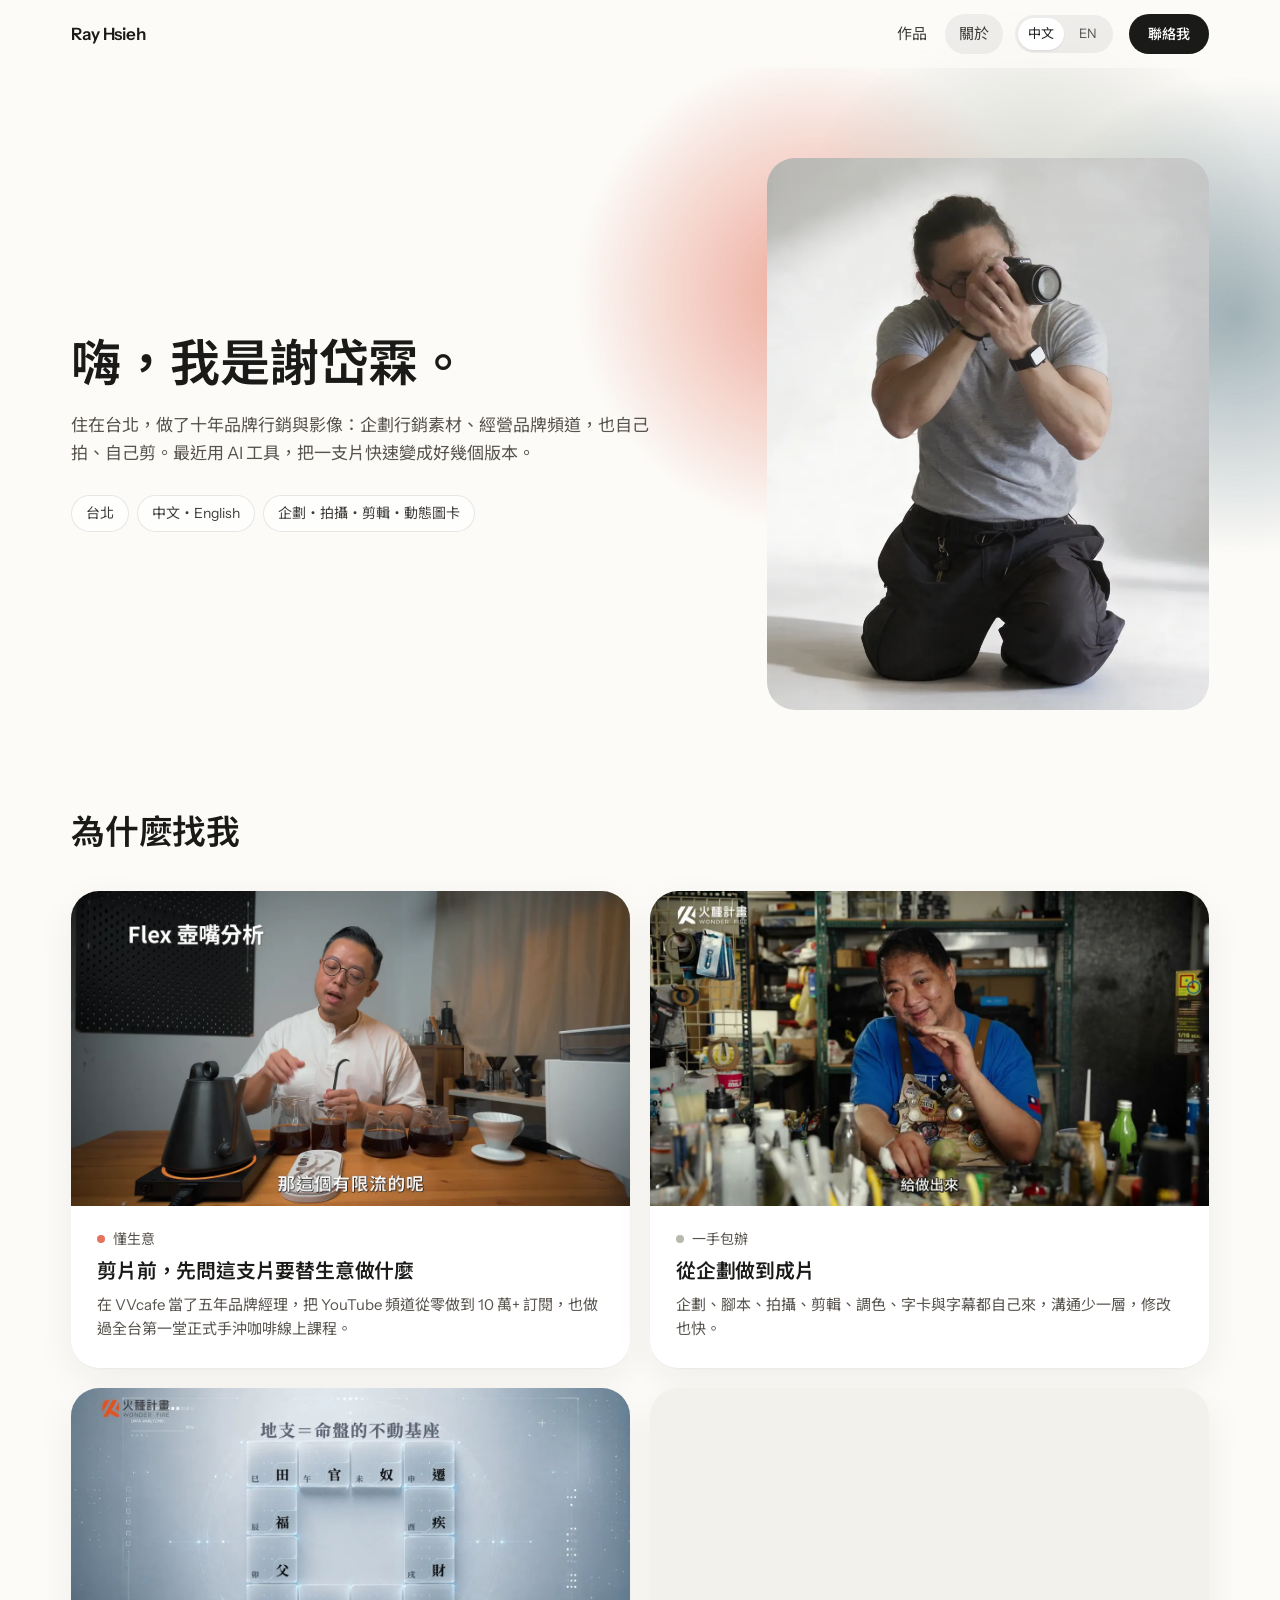
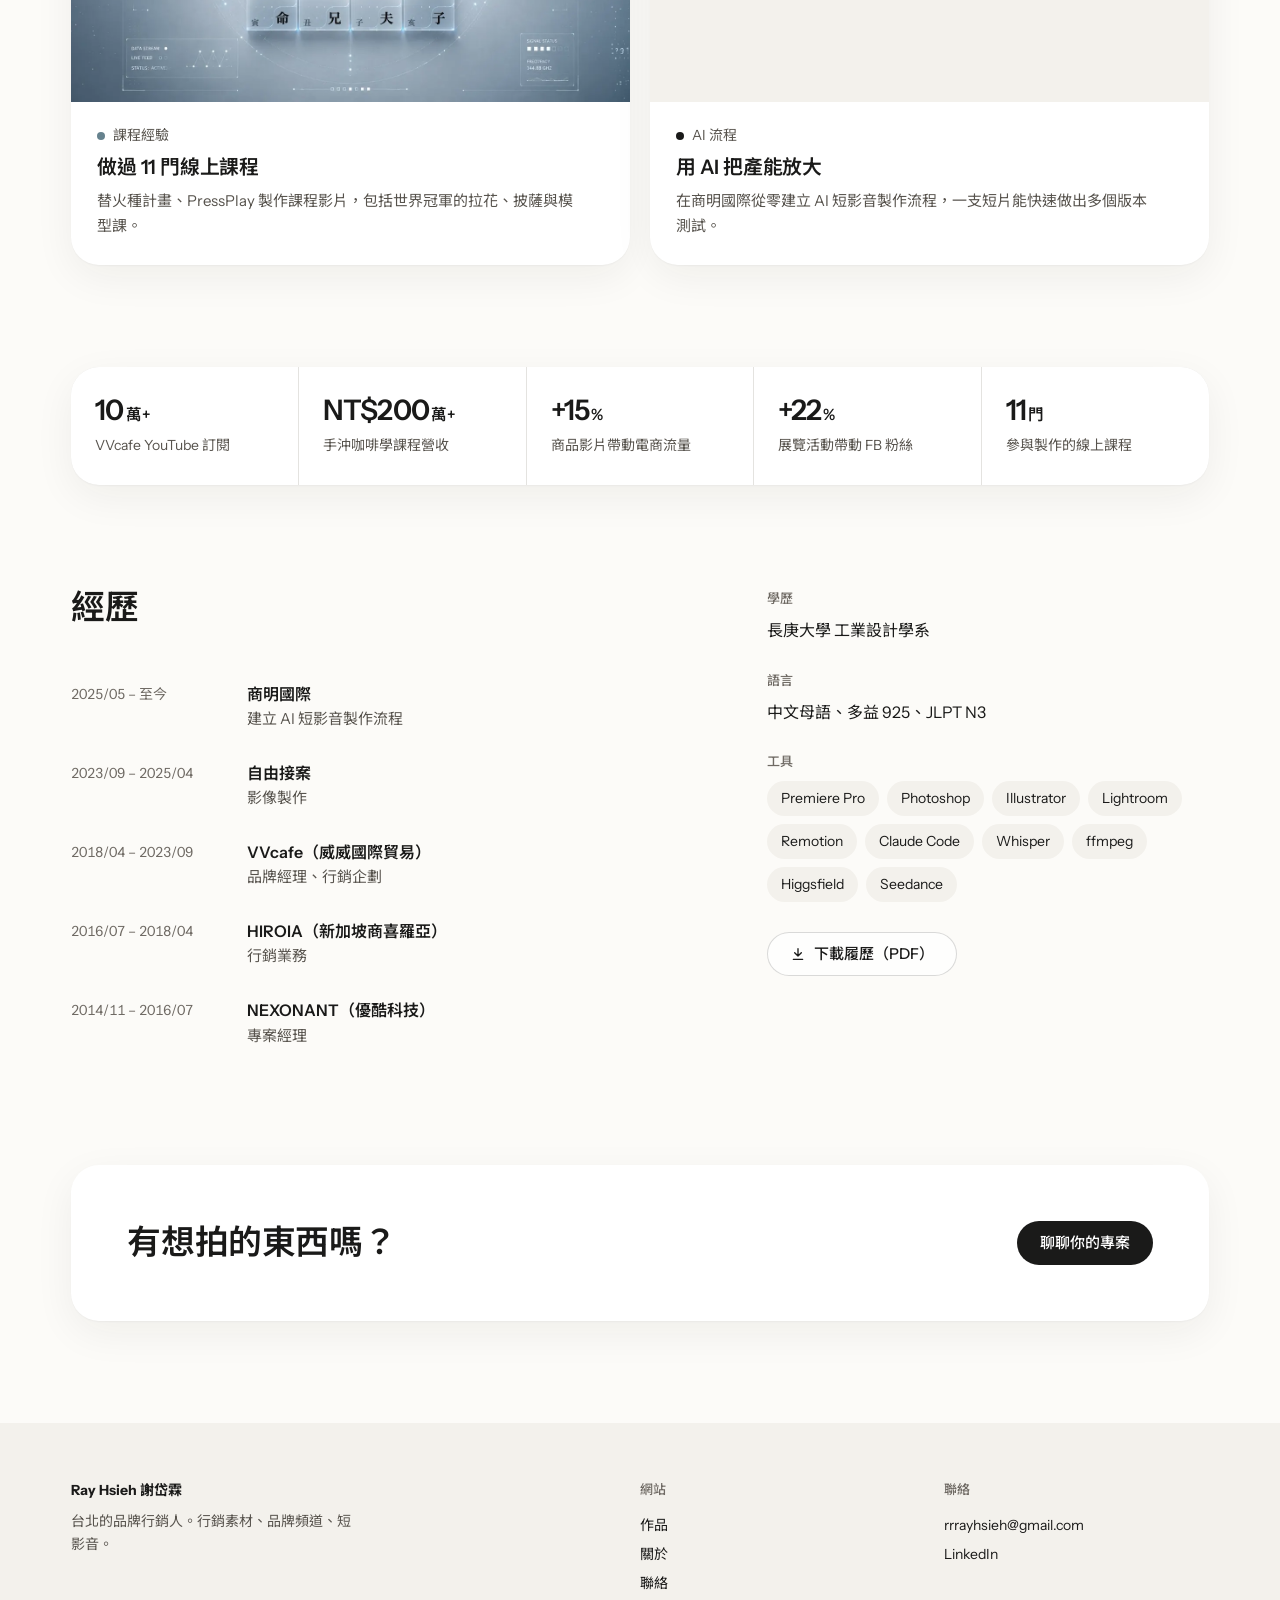
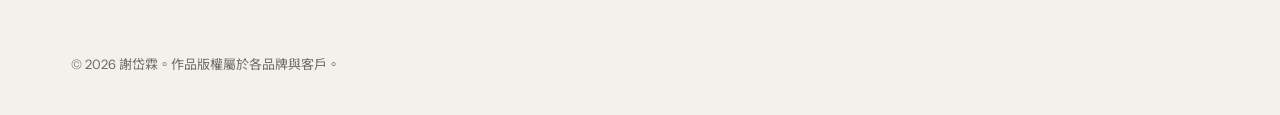
==== about.html @ f2e1e678 "作品集網站上線：首頁＋關於、作品、聯絡，中英雙語 Co-Authored-By: Claude Opus 5.5 <noreply@anthropic.com>" ====
<!doctype html>
<html lang="zh-Hant" data-lang="zh" data-title-en="About | Ray Hsieh" data-desc-en="Who Ray Hsieh is, where he works, what he does, and why you might hire him.">
<head>
<meta charset="utf-8">
<meta name="viewport" content="width=device-width, initial-scale=1">
<title>關於｜謝岱霖 Ray Hsieh</title>
<meta name="description" content="謝岱霖是誰、在哪裡、擅長什麼，以及為什麼找他拍片。">
<meta property="og:type" content="website">
<meta property="og:title" content="關於｜謝岱霖 Ray Hsieh">
<meta property="og:description" content="謝岱霖是誰、在哪裡、擅長什麼，以及為什麼找他拍片。">
<meta property="og:image" content="https://rrrayhsieh-debug.github.io/portfolio/assets/og.jpg">
<meta name="twitter:card" content="summary_large_image">
<meta name="theme-color" content="#fcfbf8">
<link rel="icon" href="favicon.svg" type="image/svg+xml">
<link rel="icon" href="assets/icon-64.png" type="image/png" sizes="64x64">
<link rel="apple-touch-icon" href="assets/icon-180.png">
<script>
  (function () {
    var d = document.documentElement;
    d.classList.add('js');
    try {
      var q = new URLSearchParams(location.search).get('lang');
      var l = q || localStorage.getItem('lang');
      if (l === 'en') { d.setAttribute('data-lang', 'en'); d.lang = 'en'; }
    } catch (e) {}
  })();
</script>
<link rel="preconnect" href="https://fonts.googleapis.com">
<link rel="preconnect" href="https://fonts.gstatic.com" crossorigin>
<link rel="stylesheet" href="https://fonts.googleapis.com/css2?family=Instrument+Sans:wght@400;500;600&amp;family=Noto+Sans+TC:wght@400;500;600&amp;display=swap">
<link rel="stylesheet" href="assets/css/site.css?v=2964631f">
</head>
<body>
<a class="skip" href="#main"><span data-l="zh">跳到內容</span><span data-l="en">Skip to content</span></a>
<header class="nav">
  <div class="wrap nav-in">
    <a class="logo" href="index.html">Ray Hsieh</a>
    <nav class="nav-links" id="menu" aria-label="主選單" data-aria-en="Main">
      <a href="work.html"><span data-l="zh">作品</span><span data-l="en">Work</span></a>
      <a href="about.html" aria-current="page"><span data-l="zh">關於</span><span data-l="en">About</span></a>
      <div class="lang" role="group" aria-label="語言" data-aria-en="Language">
        <button type="button" data-set-lang="zh" aria-pressed="true" lang="zh-Hant">中文</button>
        <button type="button" data-set-lang="en" aria-pressed="false" lang="en">EN</button>
      </div>
    </nav>
    <a class="btn btn-dark nav-cta" href="contact.html"><span data-l="zh">聯絡我</span><span data-l="en">Contact</span></a>
    <button class="menu-btn" type="button" aria-expanded="false" aria-controls="menu" aria-label="選單" data-aria-en="Menu" data-menu>
      <svg viewBox="0 0 24 24" aria-hidden="true"><path class="m1" d="M4 8h16"/><path class="m2" d="M4 16h16"/></svg>
    </button>
  </div>
</header>

<main id="main">
<section class="intro">
  <div class="glow side" aria-hidden="true"><i></i><i></i><i></i></div>
  <div class="wrap intro-in">
    <div class="intro-text">
      <h1 class="h1"><span data-l="zh">嗨，我是謝岱霖。</span><span data-l="en">Hi, I’m Ray Hsieh.</span></h1>
      <p class="lead"><span data-l="zh">住在台北，做了十年品牌行銷與影像：企劃行銷素材、經營品牌頻道，也自己拍、自己剪。最近用 AI 工具，把一支片快速變成好幾個版本。</span><span data-l="en">I’m based in Taipei and have spent ten years in brand marketing and video: planning marketing content, growing brand channels, and shooting and editing it myself. Lately I use AI tools to turn one film into several versions, fast.</span></p>
      <ul class="intro-tags" role="list"><li class="pill"><span data-l="zh">台北</span><span data-l="en">Taipei</span></li><li class="pill"><span data-l="zh">中文・English</span><span data-l="en">Mandarin and English</span></li><li class="pill"><span data-l="zh">企劃・拍攝・剪輯・動態圖卡</span><span data-l="en">Planning, shooting, editing, motion cards</span></li></ul>
    </div>
    <figure class="intro-pic"><video muted playsinline preload="auto" poster="assets/img/ray-studio.webp" width="1920" height="1080" aria-hidden="true" data-autoplay data-once data-track="0:960,2.75:960,3.25:900,3.875:900,4.5:965,5.04:965"><source src="assets/clips/ray-studio.mp4" type="video/mp4"></video></figure>
  </div>
</section>

<section class="section" aria-labelledby="why-h">
  <div class="wrap">
    <div class="section-head"><h2 class="h2" id="why-h" data-reveal><span data-l="zh">為什麼找我</span><span data-l="en">Why work with me</span></h2></div>
    <div class="why"><div class="card why-card has-pic" data-reveal><div class="card-pic"><img src="assets/img/vv-palatti-3.webp" alt="" loading="lazy" decoding="async" style="object-position: 0% 50%"></div><div class="why-body"><p class="why-tag"><span data-l="zh">懂生意</span><span data-l="en">Business first</span></p><h3 class="h3"><span data-l="zh">剪片前，先問這支片要替生意做什麼</span><span data-l="en">Before cutting, I ask what the film has to do for the business</span></h3><p><span data-l="zh">在 VVcafe 當了五年品牌經理，把 YouTube 頻道從零做到 10 萬+ 訂閱，也做過全台第一堂正式手沖咖啡線上課程。</span><span data-l="en">Five years as VVcafe’s brand manager: I grew its YouTube channel from zero to over 100k subscribers and made Taiwan’s first full pour-over coffee course online.</span></p></div></div><div class="card why-card has-pic" data-reveal><div class="card-pic"><img src="assets/img/wf-model-profile-2.webp" alt="" loading="lazy" decoding="async"></div><div class="why-body"><p class="why-tag"><span data-l="zh">一手包辦</span><span data-l="en">End to end</span></p><h3 class="h3"><span data-l="zh">從企劃做到成片</span><span data-l="en">From the plan to the final cut</span></h3><p><span data-l="zh">企劃、腳本、拍攝、剪輯、調色、字卡與字幕都自己來，溝通少一層，修改也快。</span><span data-l="en">Planning, scripts, shooting, editing, colour, cards and captions, all by me: one less layer of hand-offs, and faster changes.</span></p></div></div><div class="card why-card has-pic" data-reveal><div class="card-pic"><img src="assets/img/ziwei-main-0.webp" alt="" loading="lazy" decoding="async"></div><div class="why-body"><p class="why-tag"><span data-l="zh">課程經驗</span><span data-l="en">Courses</span></p><h3 class="h3"><span data-l="zh">做過 11 門線上課程</span><span data-l="en">Eleven online courses</span></h3><p><span data-l="zh">替火種計畫、PressPlay 製作課程影片，包括世界冠軍的拉花、披薩與模型課。</span><span data-l="en">Course films for Wonder Fire and PressPlay, including courses by world champions in latte art, pizza and model-making.</span></p></div></div><div class="card why-card has-pic" data-reveal><div class="card-pic"><img src="assets/img/bci-ogsm-card.webp" alt="" loading="lazy" decoding="async"></div><div class="why-body"><p class="why-tag"><span data-l="zh">AI 流程</span><span data-l="en">AI workflow</span></p><h3 class="h3"><span data-l="zh">用 AI 把產能放大</span><span data-l="en">AI to multiply the output</span></h3><p><span data-l="zh">在商明國際從零建立 AI 短影音製作流程，一支短片能快速做出多個版本測試。</span><span data-l="en">At Biz Civilization I built an AI short-video workflow from scratch: one short becomes several versions to test, fast.</span></p></div></div></div>
  </div>
</section>

<section class="section" aria-labelledby="fig-h">
  <div class="wrap">
    <h2 class="vh" id="fig-h"><span data-l="zh">做出來的成果</span><span data-l="en">Results</span></h2>
    <dl class="figures" data-reveal><div><dt><span data-l="zh">VVcafe YouTube 訂閱</span><span data-l="en">VVcafe YouTube subscribers</span></dt><dd><span data-l="zh">10<small>萬+</small></span><span data-l="en">100<small>k+</small></span></dd></div><div><dt><span data-l="zh">手沖咖啡學課程營收</span><span data-l="en">Pour-over course revenue</span></dt><dd><span data-l="zh">NT$200<small>萬+</small></span><span data-l="en">NT$2<small>M+</small></span></dd></div><div><dt><span data-l="zh">商品影片帶動電商流量</span><span data-l="en">Marketplace traffic from product videos</span></dt><dd><span data-l="zh">+15<small>%</small></span><span data-l="en">+15<small>%</small></span></dd></div><div><dt><span data-l="zh">展覽活動帶動 FB 粉絲</span><span data-l="en">Facebook followers from an exhibition</span></dt><dd><span data-l="zh">+22<small>%</small></span><span data-l="en">+22<small>%</small></span></dd></div><div><dt><span data-l="zh">參與製作的線上課程</span><span data-l="en">Online courses made</span></dt><dd><span data-l="zh">11<small>門</small></span><span data-l="en">11</span></dd></div></dl>
  </div>
</section>

<section class="section" aria-labelledby="cv-h">
  <div class="wrap cv">
    <div>
      <div class="section-head"><h2 class="h2" id="cv-h" data-reveal><span data-l="zh">經歷</span><span data-l="en">Experience</span></h2></div>
      <ol class="jobs" role="list"><li data-reveal><span class="when"><span data-l="zh">2025/05 – 至今</span><span data-l="en">2025/05 – now</span></span><div><b><span data-l="zh">商明國際</span><span data-l="en">Biz Civilization</span></b><span><span data-l="zh">建立 AI 短影音製作流程</span><span data-l="en">Building an AI short-video workflow</span></span></div></li><li data-reveal><span class="when"><span data-l="zh">2023/09 – 2025/04</span><span data-l="en">2023/09 – 2025/04</span></span><div><b><span data-l="zh">自由接案</span><span data-l="en">Freelance</span></b><span><span data-l="zh">影像製作</span><span data-l="en">Video production</span></span></div></li><li data-reveal><span class="when"><span data-l="zh">2018/04 – 2023/09</span><span data-l="en">2018/04 – 2023/09</span></span><div><b><span data-l="zh">VVcafe（威威國際貿易）</span><span data-l="en">VVcafe</span></b><span><span data-l="zh">品牌經理、行銷企劃</span><span data-l="en">Brand manager, marketing</span></span></div></li><li data-reveal><span class="when"><span data-l="zh">2016/07 – 2018/04</span><span data-l="en">2016/07 – 2018/04</span></span><div><b><span data-l="zh">HIROIA（新加坡商喜羅亞）</span><span data-l="en">HIROIA</span></b><span><span data-l="zh">行銷業務</span><span data-l="en">Marketing and sales</span></span></div></li><li data-reveal><span class="when"><span data-l="zh">2014/11 – 2016/07</span><span data-l="en">2014/11 – 2016/07</span></span><div><b><span data-l="zh">NEXONANT（優酷科技）</span><span data-l="en">NEXONANT</span></b><span><span data-l="zh">專案經理</span><span data-l="en">Project manager</span></span></div></li></ol>
    </div>
    <div class="facts" data-reveal>
      <h3 class="facts-h"><span data-l="zh">學歷</span><span data-l="en">Education</span></h3><p><span data-l="zh">長庚大學 工業設計學系</span><span data-l="en">Chang Gung University, Industrial Design</span></p>
      <h3 class="facts-h"><span data-l="zh">語言</span><span data-l="en">Languages</span></h3><p><span data-l="zh">中文母語、多益 925、JLPT N3</span><span data-l="en">Mandarin (native), TOEIC 925, JLPT N3</span></p>
      <h3 class="facts-h"><span data-l="zh">工具</span><span data-l="en">Tools</span></h3>
      <ul class="tools" role="list"><li>Premiere Pro</li><li>Photoshop</li><li>Illustrator</li><li>Lightroom</li><li>Remotion</li><li>Claude Code</li><li>Whisper</li><li>ffmpeg</li><li>Higgsfield</li><li>Seedance</li></ul>
      <a class="btn btn-line" href="assets/cv/Ray_Hsieh_CV_zh.pdf" download><svg viewBox="0 0 24 24" aria-hidden="true"><path d="M12 4v11M7 10l5 5 5-5M5 20h14"/></svg><span data-l="zh">下載履歷（PDF）</span><span data-l="en">Download CV (PDF, Chinese)</span></a>
    </div>
  </div>
</section>

<section class="wrap next" aria-labelledby="next-h">
  <div class="card next-card" data-reveal><h2 class="h2" id="next-h"><span data-l="zh">有想拍的東西嗎？</span><span data-l="en">Got something worth filming?</span></h2><a class="btn btn-dark" href="contact.html"><span data-l="zh">聊聊你的專案</span><span data-l="en">Tell me about your project</span></a></div>
</section>
</main>
<footer class="foot">
  <div class="wrap foot-in">
    <div class="foot-name"><b>Ray Hsieh 謝岱霖</b><p><span data-l="zh">台北的品牌行銷人。行銷素材、品牌頻道、短影音。</span><span data-l="en">A brand marketer in Taipei: marketing content, brand channels, short-form video.</span></p></div>
    <div><h2 class="foot-h"><span data-l="zh">網站</span><span data-l="en">Site</span></h2><ul role="list"><li><a href="work.html"><span data-l="zh">作品</span><span data-l="en">Work</span></a></li><li><a href="about.html"><span data-l="zh">關於</span><span data-l="en">About</span></a></li><li><a href="contact.html"><span data-l="zh">聯絡</span><span data-l="en">Contact</span></a></li></ul></div>
    <div><h2 class="foot-h"><span data-l="zh">聯絡</span><span data-l="en">Contact</span></h2><ul role="list"><li><a href="mailto:rrrayhsieh@gmail.com?subject=%E4%BD%9C%E5%93%81%E9%9B%86%E4%BE%86%E4%BF%A1" data-href-en="mailto:rrrayhsieh@gmail.com?subject=Portfolio%20enquiry">rrrayhsieh@gmail.com</a></li><li><a href="https://www.linkedin.com/in/tailinhsieh" rel="noopener" target="_blank">LinkedIn</a></li></ul></div>
    <p class="legal"><span data-l="zh">© 2026 謝岱霖。作品版權屬於各品牌與客戶。</span><span data-l="en">© 2026 Tai Lin (Ray) Hsieh. The works belong to their brands and clients.</span></p>
  </div>
</footer>
<script src="assets/js/site.js?v=4b51cf04" defer></script>
</body>
</html>
---- assets/css/site.css ----
/* Ray Hsieh portfolio, v4. Simple and modern after lovable.dev: one sans on a warm white ground, big rounded
   cards, black pill buttons, a light glass bar, and one glow of colour taken from the work itself. */

:root {
  --bg: #fcfbf8;
  --surface: #f3f1ec;
  --card: #ffffff;
  --ink: #1a1a19;
  --muted: #57534d;
  --soft: #6f6a64;   /* 4.7:1 or more on every light ground it sits on */
  --line: rgba(26, 26, 25, 0.1);
  --dark: #151514;
  --on-dark: #f3f1ec;
  --sand: #efe6d6;
  --sky: #dfe8f1;
  --go: #2f9e63;

  --sans: "Instrument Sans", "Noto Sans TC", "PingFang TC", "Microsoft JhengHei", system-ui, sans-serif;
  --step-small: 0.875rem;                                   /* 14 */
  --step-body: 1rem;                                        /* 16 */
  --step-lead: clamp(1rem, 0.96rem + 0.2vw, 1.0625rem);     /* 16–17 */
  --step-h3: clamp(1.0625rem, 1rem + 0.3vw, 1.25rem);       /* 17–20 */
  --step-h2: clamp(1.5rem, 1.15rem + 1.2vw, 2.125rem);      /* 24–34 */
  --step-h1: clamp(2rem, 1.35rem + 2.3vw, 3.125rem);        /* 32–50 */
  --step-num: clamp(1.375rem, 1.05rem + 0.9vw, 1.875rem);   /* 22–30, the big figures */
  --section: clamp(80px, 8vw, 128px);
  --c1: #e4745e;  /* the glow: coral, sage, slate */
  --c2: #b6b9ae;
  --c3: #66828e;

  --r-lg: 28px;
  --r-md: 20px;
  --r-sm: 14px;
  --m: clamp(16px, 4vw, 56px);
  --w: 1240px;
  --shadow: 0 1px 2px rgba(26, 26, 25, 0.04), 0 12px 40px rgba(26, 26, 25, 0.06);
  --ease: cubic-bezier(0.2, 0.7, 0.2, 1);
}

*, *::before, *::after { box-sizing: border-box; }
html { -webkit-text-size-adjust: 100%; scroll-padding-top: 84px; }
body {
  margin: 0; overflow-x: clip; background: var(--bg); color: var(--ink);
  font-family: var(--sans); font-size: var(--step-body); line-height: 1.65; -webkit-font-smoothing: antialiased;
}
img, video { display: block; max-width: 100%; height: auto; }
a { color: inherit; text-decoration: none; }
button { font: inherit; color: inherit; }
h1, h2, h3, p, figure, dl, dd { margin: 0; }
h1, h2, h3 { text-wrap: balance; }
p, li, dd { text-wrap: pretty; }
ul, ol { margin: 0; padding: 0; }
ul[role="list"], ol[role="list"] { list-style: none; }

html[data-lang="zh"] [data-l="en"],
html[data-lang="en"] [data-l="zh"] { display: none !important; }

:focus-visible { outline: 3px solid rgba(26, 26, 25, 0.35); outline-offset: 3px; }
::selection { background: var(--ink); color: #fff; }
.vh {
  position: absolute !important; width: 1px; height: 1px; overflow: hidden; /* taste-skill-ignore: visually hidden text, not a rule */
  clip: rect(0 0 0 0); clip-path: inset(50%); white-space: nowrap;
}
.skip { position: absolute; left: -9999px; top: 10px; z-index: 50; padding: 10px 16px; border-radius: 999px; background: var(--ink); color: #fff; }
.skip:focus { left: var(--m); }
.nowrap { white-space: nowrap; }
.muted { color: var(--muted); }
.wrap { max-width: var(--w); margin: 0 auto; padding: 0 var(--m); }
[hidden] { display: none !important; }

/* ---------- buttons and pills ---------- */
.btn {
  display: inline-flex; align-items: center; justify-content: center; gap: 8px; min-height: 44px; padding: 0 22px;
  border: 1px solid transparent; border-radius: 999px; font-size: 15px; font-weight: 500; line-height: 1.2; cursor: pointer;
  transition: background-color 0.2s, border-color 0.2s, transform 0.15s;
}
.btn:active { transform: scale(0.97); }
.btn svg { width: 16px; height: 16px; flex: none; fill: none; stroke: currentColor; stroke-width: 2; stroke-linecap: round; stroke-linejoin: round; }
.btn-dark { background: var(--ink); color: #fff; }
.btn-dark:hover { background: #3a3936; }
.btn-line { background: rgba(255, 255, 255, 0.7); border-color: rgba(26, 26, 25, 0.16); }
.btn-line:hover { border-color: rgba(26, 26, 25, 0.45); }
.play-icon { width: 20px; height: 20px; flex: none; }
.play-icon circle { fill: currentColor; }
.play-icon path { fill: var(--card); stroke: none; }
.btn-dark .play-icon path { fill: var(--ink); }
.pill { display: inline-flex; align-items: center; padding: 6px 14px; border-radius: 999px; background: rgba(255, 255, 255, 0.75); border: 1px solid var(--line); font-size: var(--step-small); color: #3d3b37; }

/* ---------- the bar: a light glass strip that stays ---------- */
.nav { position: sticky; top: 0; z-index: 30; background: rgba(252, 251, 248, 0.72); -webkit-backdrop-filter: blur(16px) saturate(140%); backdrop-filter: blur(16px) saturate(140%); }
.nav-in { display: flex; align-items: center; gap: 8px; height: 68px; }
.logo { display: flex; align-items: center; margin-right: auto; font-weight: 600; font-size: 17px; letter-spacing: -0.01em; }
.nav-links { display: flex; align-items: center; gap: 4px; font-size: 15px; }
.nav-links > a { padding: 8px 14px; border-radius: 999px; color: #3d3b37; transition: background-color 0.2s; }
.nav-links > a:hover, .nav-links > a[aria-current="page"] { background: rgba(26, 26, 25, 0.06); }
.lang { display: inline-flex; gap: 2px; margin: 0 8px; padding: 3px; border-radius: 999px; background: rgba(26, 26, 25, 0.06); }
.lang button { min-width: 44px; min-height: 32px; padding: 0 10px; border: 0; border-radius: 999px; background: transparent; color: var(--muted); font-size: 13px; cursor: pointer; transition: background-color 0.2s, color 0.2s; }
html[data-lang="zh"] .lang [data-set-lang="zh"],
html[data-lang="en"] .lang [data-set-lang="en"] { background: #fff; color: var(--ink); box-shadow: 0 1px 2px rgba(0, 0, 0, 0.08); } /* taste-skill-ignore: brief (lovable.dev look) asks for soft floating white cards */
.nav-cta { min-height: 40px; padding: 0 18px; font-size: 14px; }
.menu-btn { display: none; width: 44px; height: 44px; border: 0; border-radius: 50%; background: rgba(26, 26, 25, 0.06); cursor: pointer; place-items: center; }
.menu-btn svg { width: 20px; height: 20px; fill: none; stroke: currentColor; stroke-width: 2; stroke-linecap: round; }
.menu-btn path { transition: transform 0.25s var(--ease); transform-origin: 12px 12px; }
html.menu-open .menu-btn .m1 { transform: translateY(4px) rotate(45deg); }
html.menu-open .menu-btn .m2 { transform: translateY(-4px) rotate(-45deg); }

/* ---------- the glow: three soft colours drifting slowly behind the picture ---------- */
.glow { position: absolute; z-index: -1; left: 50%; top: 300px; width: min(1500px, 125%); aspect-ratio: 16 / 7; transform: translateX(-50%); pointer-events: none; }
.glow i { position: absolute; width: 52%; aspect-ratio: 1; border-radius: 50%; opacity: 0.7; animation: 24s ease-in-out infinite alternate; will-change: transform; }
.glow i:nth-child(1) { left: 4%; top: 6%; background: radial-gradient(closest-side, rgba(228, 116, 94, 0.9), rgba(228, 116, 94, 0)); animation-name: drift-a; } /* taste-skill-ignore: owner asked for a flowing glow in these three colours */
.glow i:nth-child(2) { left: 28%; top: -6%; background: radial-gradient(closest-side, rgba(182, 185, 174, 0.95), rgba(182, 185, 174, 0)); animation-name: drift-b; animation-duration: 29s; } /* taste-skill-ignore: owner asked for a flowing glow in these three colours */
.glow i:nth-child(3) { left: 50%; top: 12%; background: radial-gradient(closest-side, rgba(102, 130, 142, 0.85), rgba(102, 130, 142, 0)); animation-name: drift-c; animation-duration: 21s; } /* taste-skill-ignore: owner asked for a flowing glow in these three colours */
@keyframes drift-a { 0% { transform: translate(0, 0) scale(1); } 50% { transform: translate(14%, 10%) scale(1.12); } 100% { transform: translate(26%, -6%) scale(0.95); } }
@keyframes drift-b { 0% { transform: translate(0, 0) scale(1.08); } 50% { transform: translate(-16%, 14%) scale(0.92); } 100% { transform: translate(10%, 8%) scale(1.15); } }
@keyframes drift-c { 0% { transform: translate(0, 0) scale(0.95); } 50% { transform: translate(-22%, -8%) scale(1.18); } 100% { transform: translate(-8%, 12%) scale(1); } }
/* a glow behind a picture or a form on one side, never behind running text */
.hero, .cta, .intro, .top, .contact { overflow-x: clip; }
.glow.side { left: auto; right: -14%; top: -40px; width: 72%; transform: none; }

/* ---------- type and rhythm ---------- */
.h1 { font-size: var(--step-h1); font-weight: 600; line-height: 1.12; letter-spacing: -0.03em; }
.h2 { font-size: var(--step-h2); font-weight: 600; line-height: 1.15; letter-spacing: -0.025em; }
.h3 { font-size: var(--step-h3); font-weight: 600; line-height: 1.3; letter-spacing: -0.01em; }
html[data-lang="zh"] .h1, html[data-lang="zh"] .h2 { letter-spacing: -0.01em; }
.lead { font-size: var(--step-lead); color: var(--muted); }
.section { padding-top: var(--section); }
.section-head { max-width: 640px; margin-bottom: 40px; }
.section-head .lead { margin-top: 14px; }

/* ---------- cards ---------- */
.card { display: block; background: var(--card); border-radius: var(--r-lg); box-shadow: var(--shadow); overflow: hidden; } /* taste-skill-ignore: brief (lovable.dev look) asks for soft floating white cards */
.card-pic { aspect-ratio: 16 / 10; overflow: hidden; background: var(--surface); }
.card-pic img { width: 100%; height: 100%; object-fit: cover; transition: transform 0.9s var(--ease); }
a.card:hover .card-pic img { transform: scale(1.04); }
.card-body { padding: 22px 24px 26px; }
.card-body p { margin-top: 6px; color: var(--muted); font-size: 15px; }

/* ================================================================ home */
.hero { position: relative; padding-top: clamp(64px, 8vw, 110px); }
.hero-in { display: flex; flex-direction: column; align-items: center; text-align: center; }
.hero .lead { margin-top: 18px; }
.hero-btns { display: flex; flex-wrap: wrap; justify-content: center; gap: 10px; margin-top: 30px; }
.reel { position: relative; width: min(1040px, 100%); margin-top: clamp(40px, 5vw, 64px); aspect-ratio: 16 / 9; }
.reel video { width: 100%; height: 100%; object-fit: cover; transform: scale(1.2); transform-origin: 72% 78%; transition: transform 1.2s var(--ease); }
.reel:hover video { transform: scale(1.23); }
.reel-chip {
  position: absolute; left: 18px; bottom: 18px; display: inline-flex; align-items: center; gap: 10px; padding: 10px 16px 10px 12px;
  border-radius: 999px; font-size: var(--step-small); color: #fff; text-align: left;
  background: rgba(20, 20, 19, 0.3); -webkit-backdrop-filter: blur(14px) saturate(140%); backdrop-filter: blur(14px) saturate(140%);
  border: 1px solid rgba(255, 255, 255, 0.25);
}
.reel-chip .play-icon circle { fill: rgba(255, 255, 255, 0.92); }
.reel-chip .play-icon path { fill: var(--ink); }

.rhythms { display: grid; grid-template-columns: repeat(3, minmax(0, 1fr)); gap: 20px; }
.rhythm .card-pic { aspect-ratio: 4 / 3; }
.rhythm:nth-child(3) .card-pic img { object-position: 50% 21.6%; }

.dark { display: grid; grid-template-columns: 6fr 5fr; gap: clamp(32px, 5vw, 72px); align-items: center; padding: clamp(28px, 5vw, 64px); border-radius: var(--r-lg); background: var(--dark); color: var(--on-dark); overflow: hidden; }
.dark-text > p { margin-top: 16px; max-width: 36ch; color: rgba(243, 241, 236, 0.72); }
.steps { margin-top: 30px; }
.steps button {
  display: block; width: 100%; padding: 13px 0 13px 18px; border: 0; border-left: 2px solid rgba(243, 241, 236, 0.16);
  background: none; color: rgba(243, 241, 236, 0.55); text-align: left; cursor: pointer; transition: color 0.3s, border-color 0.3s;
}
.steps button:hover { color: rgba(243, 241, 236, 0.85); }
.steps button[aria-pressed="true"] { border-color: var(--on-dark); color: var(--on-dark); }
.steps b { font-weight: 500; }
.step-line { display: block; max-height: 0; overflow: hidden; opacity: 0; font-size: var(--step-small); transition: max-height 0.4s var(--ease), opacity 0.4s, margin 0.4s; }
.steps [aria-pressed="true"] .step-line { max-height: 4.5em; opacity: 1; margin-top: 4px; }
html:not(.js) .step-line { max-height: none; opacity: 1; margin-top: 4px; }
.step-stage { position: relative; justify-self: center; width: 100%; max-width: 400px; aspect-ratio: 4 / 5; border-radius: var(--r-md); overflow: hidden; background: #262624; box-shadow: 0 30px 80px rgba(0, 0, 0, 0.45); } /* taste-skill-ignore: brief (lovable.dev look) asks for soft floating white cards */
.step-pic { position: absolute; inset: 0; opacity: 0; transition: opacity 0.5s var(--ease); }
.step-pic.is-on { opacity: 1; }
.step-pic img, .step-pic video { width: 100%; height: 100%; object-fit: cover; }

.brand-grid { display: grid; grid-template-columns: repeat(6, minmax(0, 1fr)); gap: 12px; }
.brand-grid li { display: grid; place-items: center; height: 88px; border-radius: var(--r-md); background: var(--surface); font-weight: 600; font-size: 19px; color: #46433e; letter-spacing: -0.01em; text-align: center; }

.cta { position: relative; padding-bottom: 140px; }
.cta .glow { top: 6%; width: 100%; }
.cta-in { display: flex; flex-direction: column; align-items: center; text-align: center; }
.prompt { width: min(680px, 100%); margin-top: 32px; padding: 22px 22px 16px; border-radius: 24px; text-align: left; transition: box-shadow 0.3s; } /* taste-skill-ignore: brief (lovable.dev look) asks for soft floating white cards */
.prompt:hover { box-shadow: 0 1px 2px rgba(0, 0, 0, 0.04), 0 20px 60px rgba(26, 26, 25, 0.12); } /* taste-skill-ignore: brief (lovable.dev look) asks for soft floating white cards */
.prompt-text { display: block; min-height: 56px; color: var(--soft); }
.prompt-text:hover { color: var(--muted); }
.prompt-row { display: flex; align-items: center; justify-content: space-between; gap: 12px; margin-top: 10px; }
.prompt-tags { display: flex; flex-wrap: wrap; gap: 6px; }
.prompt-tags a { display: inline-block; padding: 6px 12px; border-radius: 999px; background: var(--surface); font-size: 13px; color: #46433e; transition: background-color 0.2s; }
.prompt-tags a:hover { background: #e8e5de; }
.prompt-go { display: grid; place-items: center; flex: none; width: 40px; height: 40px; border-radius: 50%; background: var(--ink); transition: background-color 0.2s; }
.prompt-go:hover { background: #3a3936; }
.prompt-go svg { width: 18px; height: 18px; fill: none; stroke: #fff; stroke-width: 2; stroke-linecap: round; stroke-linejoin: round; }

/* ================================================================ about */
.intro { position: relative; padding-top: clamp(56px, 7vw, 96px); }
.intro-in { display: grid; grid-template-columns: 7fr 5fr; gap: clamp(32px, 6vw, 96px); align-items: center; }
.intro .lead { margin-top: 20px; max-width: 34em; }
.chips-row, .intro-tags { display: flex; flex-wrap: wrap; gap: 8px; margin-top: 28px; }
.intro-pic { aspect-ratio: 4 / 5; border-radius: var(--r-lg); overflow: hidden; background: var(--surface); }
/* the studio clip: without script it sits in the middle; with script it follows Ray (data-track in site.js) */
.intro-pic video { width: 100%; height: 100%; object-fit: cover; object-position: 50% 50%; }

.why { display: grid; grid-template-columns: repeat(2, minmax(0, 1fr)); gap: 20px; }
.why-card { display: flex; flex-direction: column; gap: 14px; padding: 26px 28px 28px; }
.why-card p:last-child { margin-top: 8px; color: var(--muted); font-size: 15px; }
.why-tag { display: inline-flex; align-items: center; gap: 8px; font-size: var(--step-small); color: var(--muted); }
.why-tag::before { content: ""; width: 8px; height: 8px; border-radius: 50%; background: var(--c1); }
.why-card:nth-child(2) .why-tag::before { background: var(--c2); }
.why-card:nth-child(3) .why-tag::before { background: var(--c3); }
.why-card:nth-child(4) .why-tag::before { background: var(--ink); }
.why-card.has-pic { padding: 0; gap: 0; }
.why-card.has-pic .card-pic { aspect-ratio: 16 / 9; }
.why-body { display: flex; flex-direction: column; gap: 8px; padding: 22px 26px 26px; }
.why-body p:last-child { margin-top: 0; color: var(--muted); font-size: 15px; }

.figures { display: grid; grid-template-columns: repeat(5, minmax(0, 1fr)); gap: 1px; background: var(--line); border-radius: var(--r-lg); overflow: hidden; box-shadow: var(--shadow); } /* taste-skill-ignore: brief (lovable.dev look) asks for soft floating white cards */
.figures > div { display: flex; flex-direction: column-reverse; justify-content: flex-end; gap: 8px; padding: 28px 24px; background: var(--card); }
.figures dd { font-size: var(--step-num); font-weight: 600; letter-spacing: -0.03em; line-height: 1.1; white-space: nowrap; }
.figures dd small { font-size: 0.55em; margin-left: 2px; letter-spacing: 0; }
.figures dt { font-size: var(--step-small); color: var(--muted); }

.cv { display: grid; grid-template-columns: 7fr 5fr; gap: clamp(32px, 6vw, 96px); }
.jobs li { display: grid; grid-template-columns: 10rem 1fr; gap: 16px; padding: 14px 0; } /* taste-skill-ignore: rows of a table of jobs */
.jobs .when { padding-top: 2px; font-size: var(--step-small); color: var(--soft); font-variant-numeric: tabular-nums; }
.jobs b { font-weight: 600; }
.jobs div > span { display: block; color: var(--muted); font-size: 15px; }
.facts-h { margin: 0 0 8px; font-size: 13px; font-weight: 500; color: var(--soft); }
.facts p { margin-bottom: 26px; }
.tools { display: flex; flex-wrap: wrap; gap: 8px; margin-bottom: 30px; }
.tools li { padding: 6px 14px; border-radius: 999px; background: var(--surface); font-size: var(--step-small); }
.next { padding-top: var(--section); }
.next-card { display: flex; align-items: center; justify-content: space-between; gap: 24px; padding: clamp(28px, 5vw, 56px); }

/* ================================================================ application */
.apply-btns { justify-content: flex-start; }
.picks { display: grid; grid-template-columns: repeat(4, minmax(0, 1fr)); gap: 18px; }
.picks .card-pic { aspect-ratio: 4 / 3; }
.picks .card-body { padding: 16px 18px 20px; }
.picks h3 { font-size: var(--step-body); font-weight: 600; line-height: 1.4; }
.picks p { margin-top: 4px; font-size: 13px; color: var(--muted); }

/* ================================================================ work */
.top { position: relative; padding-top: clamp(56px, 7vw, 96px); }
.top .lead { margin-top: 16px; max-width: 36em; }
.filters { display: flex; flex-wrap: wrap; gap: 8px; margin-top: 30px; }
.filters button { min-height: 40px; padding: 0 18px; border: 1px solid rgba(26, 26, 25, 0.16); border-radius: 999px; background: rgba(255, 255, 255, 0.75); font-size: var(--step-small); cursor: pointer; transition: background-color 0.2s, color 0.2s, border-color 0.2s; }
.filters button:hover { border-color: rgba(26, 26, 25, 0.45); }
.filters button[aria-pressed="true"] { background: var(--ink); border-color: var(--ink); color: #fff; }
html:not(.js) .filters { display: none; }

.cases { display: grid; grid-template-columns: repeat(2, minmax(0, 1fr)); gap: 24px; margin-top: 48px; }
.case { display: flex; flex-direction: column; }
.case-media { position: relative; display: block; aspect-ratio: 16 / 9; overflow: hidden; background: var(--surface); }
.case-media img { position: absolute; inset: 0; width: 100%; height: 100%; object-fit: cover; transform: scale(var(--z, 1)); transition: transform 0.9s var(--ease); }
.case:hover .case-media img { transform: scale(calc(var(--z, 1) * 1.03)); }
.case-media.tall { display: flex; align-items: center; justify-content: center; gap: 12px; padding: 18px; background: #e7e4dd; }
.case-media.tall img { position: static; width: auto; height: 100%; aspect-ratio: 9 / 16; border-radius: var(--r-sm); }
.case:hover .case-media.tall img { transform: none; }
.case-text { flex: 1; display: flex; flex-direction: column; align-items: flex-start; padding: 24px 26px 26px; }
.metrics { display: flex; flex-wrap: wrap; gap: 10px 26px; margin-top: 16px; }
.metrics > div { display: flex; flex-direction: column-reverse; }
.metrics dd { font-size: var(--step-num); font-weight: 600; letter-spacing: -0.03em; line-height: 1.1; white-space: nowrap; }
.metrics dt { font-size: 13px; color: var(--muted); }
.case-facts { display: grid; gap: 10px; margin: 18px 0 24px; }
.case-facts > div { display: grid; grid-template-columns: 5em 1fr; gap: 12px; font-size: 15px; }
html[data-lang="en"] .case-facts > div { grid-template-columns: 5.5em 1fr; }
.case-facts dt { color: var(--soft); }
.case-facts dd { color: #3d3b37; }
.case-text .btn { margin-top: auto; }

.more { padding-top: clamp(80px, 8vw, 120px); }
.more-grid { display: grid; grid-template-columns: repeat(4, minmax(0, 1fr)); gap: 18px; }
.other .card-body { padding: 16px 18px 18px; }
.other h3 { font-size: 15px; font-weight: 600; line-height: 1.4; }
.other p { margin-top: 4px; font-size: 13px; }

/* ================================================================ contact */
.contact { position: relative; padding-top: clamp(56px, 7vw, 96px); }
.contact-in { display: grid; grid-template-columns: 5fr 7fr; gap: clamp(32px, 6vw, 88px); align-items: start; }
.contact .lead { margin-top: 18px; }
.direct { display: grid; gap: 12px; margin-top: 36px; }
.direct a { display: flex; align-items: center; justify-content: space-between; gap: 12px; padding: 16px 22px; border: 1px solid var(--line); border-radius: var(--r-md); background: rgba(255, 255, 255, 0.75); overflow-wrap: anywhere; transition: border-color 0.2s; }
.direct a:hover { border-color: rgba(26, 26, 25, 0.35); }
.direct small { display: block; font-size: 13px; color: var(--soft); }
.direct svg { width: 18px; height: 18px; flex: none; fill: none; stroke: currentColor; stroke-width: 2; stroke-linecap: round; stroke-linejoin: round; }
.ways-grid { display: grid; grid-template-columns: repeat(4, minmax(0, 1fr)); gap: 18px; }
.ways-grid .card-body { padding: 18px 22px 22px; }
/* the cards of one row share one height, however their titles wrap */
.ways-grid > li { display: flex; }
.ways-grid > li > .card { flex: 1; }

.form { display: grid; gap: 22px; padding: clamp(24px, 3.4vw, 40px); }
.row2 { display: grid; grid-template-columns: 1fr 1fr; gap: 16px; }
fieldset { min-width: 0; margin: 0; padding: 0; border: 0; }
.field label:not(.chips label), .field legend { display: block; margin-bottom: 8px; padding: 0; font-size: 15px; font-weight: 500; }
.field small { margin-left: 8px; font-weight: 400; font-size: 13px; color: var(--soft); }
.field input[type="text"], .field input[type="email"], .field textarea {
  width: 100%; padding: 12px 14px; border: 1px solid rgba(26, 26, 25, 0.16); border-radius: var(--r-sm); background: #fff;
  color: var(--ink); font: inherit; font-size: 16px; transition: border-color 0.2s, box-shadow 0.2s; /* taste-skill-ignore: brief (lovable.dev look) asks for soft floating white cards */
}
.field textarea { min-height: 128px; resize: vertical; }
.field input::placeholder, .field textarea::placeholder { color: #8f8a82; }
.field input:focus, .field textarea:focus { outline: none; border-color: var(--ink); box-shadow: 0 0 0 3px rgba(26, 26, 25, 0.1); } /* taste-skill-ignore: brief (lovable.dev look) asks for soft floating white cards */
.field [aria-invalid="true"] { border-color: #b3261e; }
.chips { display: flex; flex-wrap: wrap; gap: 8px; }
.chips label { position: relative; }
.chips input { position: absolute; inset: 0; opacity: 0; cursor: pointer; margin: 0; }
/* one pill per choice: only the label's own span, never the language spans inside it */
.chips label > span { display: inline-block; min-height: 40px; padding: 9px 16px; border: 1px solid rgba(26, 26, 25, 0.16); border-radius: 999px; font-size: 14px; line-height: 1.5; transition: background-color 0.2s, color 0.2s, border-color 0.2s; }
.chips label:hover > span { border-color: rgba(26, 26, 25, 0.45); }
.chips input:checked + span { background: var(--ink); border-color: var(--ink); color: #fff; }
.chips input:focus-visible + span { outline: 3px solid rgba(26, 26, 25, 0.35); outline-offset: 2px; }
.form-error { padding: 12px 16px; border-radius: var(--r-sm); background: #fbeaea; color: #8c1d18; font-size: 15px; }
.send { display: flex; align-items: center; justify-content: space-between; flex-wrap: wrap; gap: 12px 20px; }
.send-note { font-size: 13px; color: var(--soft); }
.form [data-mode] { display: none; }
.form[data-mode="google"] [data-mode="google"], .form[data-mode="mail"] [data-mode="mail"] { display: inline; }
.sent { padding: 24px; border-radius: var(--r-md); background: var(--surface); }
.sent p { margin-top: 6px; color: var(--muted); }

/* ================================================================ footer */
.foot { margin-top: var(--section); padding: 56px 0 40px; background: var(--surface); font-size: var(--step-small); }
.foot-in { display: grid; grid-template-columns: 2fr 1fr 1fr; gap: 40px; }
.foot-name p { margin-top: 8px; max-width: 32ch; color: var(--muted); }
.foot-h { margin: 0 0 10px; font-size: 13px; font-weight: 500; color: var(--soft); }
.foot li { padding: 3px 0; }
.foot li a:hover { text-decoration: underline; text-underline-offset: 3px; }
.legal { grid-column: 1 / -1; margin-top: 16px; font-size: 13px; color: var(--soft); }

/* ================================================================ player */
.player { width: min(1100px, 94vw); max-width: none; max-height: 94vh; padding: 0; border: 0; border-radius: 24px; background: var(--card); color: var(--ink); overflow: auto; box-shadow: 0 40px 120px rgba(0, 0, 0, 0.35); } /* taste-skill-ignore: brief (lovable.dev look) asks for soft floating white cards */
.player[data-f="t"] { width: min(460px, 94vw); }
.player::backdrop { background: rgba(21, 21, 20, 0.6); -webkit-backdrop-filter: blur(8px); backdrop-filter: blur(8px); }
.player-stage { aspect-ratio: 16 / 9; background: #000; }
.player[data-f="t"] .player-stage { aspect-ratio: 9 / 16; max-height: 70vh; margin-inline: auto; }
.player-stage :is(iframe, video, img) { display: block; width: 100%; height: 100%; border: 0; object-fit: contain; background: #000; }
.player[data-k="still"] .player-stage { display: grid; place-items: center; }
.player[data-k="still"] .player-stage a { display: block; width: 100%; max-width: 800px; }
.player[data-k="still"][data-f="t"] .player-stage a { max-width: 405px; }
.player[data-k="still"] .player-stage img { height: auto; }
.player-meta { padding: 20px 24px 24px; }
.player-meta h2 { font-size: var(--step-h3); line-height: 1.3; }
.player-meta .muted { margin-top: 6px; font-size: var(--step-small); }
.player-actions { display: flex; flex-wrap: wrap; align-items: center; gap: 8px; margin-top: 18px; }
.player-actions .btn-dark { margin-left: auto; }

/* ---------- the first screen arrives: heading, words, then the picture ---------- */
@keyframes arrive { from { opacity: 0; transform: translateY(18px); } to { opacity: 1; transform: none; } }
.hero-in > *, .intro-text > *, .intro-pic, .top .wrap > *, .contact-in > div > *, .form > * {
  animation: arrive 0.7s var(--ease) both;
}
.form > :nth-child(1) { animation-delay: 0.3s; }
.form > :nth-child(2) { animation-delay: 0.36s; }
.form > :nth-child(3) { animation-delay: 0.42s; }
.form > :nth-child(4) { animation-delay: 0.48s; }
.form > :nth-child(n+5) { animation-delay: 0.54s; }
:is(.hero-in, .top .wrap, .intro-text) > :nth-child(2), .contact-in > div > :nth-child(2) { animation-delay: 0.08s; }
:is(.hero-in, .top .wrap, .intro-text) > :nth-child(3), .contact-in > div > :nth-child(3) { animation-delay: 0.16s; }
:is(.hero-in, .top .wrap) > :nth-child(4), .contact-in > div > :nth-child(4) { animation-delay: 0.24s; }
.intro-pic { animation-delay: 0.24s; }

@media (prefers-reduced-motion: reduce) {
  .hero-in > *, .intro-text > *, .intro-pic, .top .wrap > *, .contact-in > div > *, .form > * { animation: none; }
  .card-pic img, .case-media img, .reel video, .step-pic, .step-line, .menu-btn path { transition: none; }
  a.card:hover .card-pic img, .reel:hover video { transform: none; }
  .case:hover .case-media img { transform: scale(var(--z, 1)); }
  .reel:hover video { transform: scale(1.2); }
  .btn:active { transform: none; }
}

/* five figures in a row need the full width */
@media (max-width: 1199px) {
  .figures { grid-template-columns: repeat(3, minmax(0, 1fr)); }
}

/* ---------- tablet ---------- */
@media (max-width: 1000px) {
  .more-grid { grid-template-columns: repeat(3, minmax(0, 1fr)); }
  .picks, .ways-grid { grid-template-columns: repeat(2, minmax(0, 1fr)); }
  .brand-grid { grid-template-columns: repeat(3, minmax(0, 1fr)); }
  .contact-in { grid-template-columns: 1fr; }
  .form { max-width: 720px; }
}

/* ---------- phone ---------- */
@media (max-width: 760px) {
  .menu-btn { display: grid; }
  .glow.side { top: -160px; right: -30%; width: 110%; opacity: 0.5; }
  .nav-links {
    position: absolute; top: 64px; left: var(--m); right: var(--m); display: none; flex-direction: column; align-items: stretch; gap: 2px; padding: 10px;
    border-radius: var(--r-md); background: rgba(252, 251, 248, 0.92); -webkit-backdrop-filter: blur(16px); backdrop-filter: blur(16px); box-shadow: var(--shadow); /* taste-skill-ignore: brief (lovable.dev look) asks for soft floating white cards */
  }
  html.menu-open .nav-links { display: flex; }
  .nav-links > a { padding: 12px 14px; font-size: 16px; }
  .lang { align-self: flex-start; margin: 8px 6px 4px; }
  html:not(.js) .nav-links { position: static; display: flex; flex-direction: row; padding: 0; background: none; box-shadow: none; } /* taste-skill-ignore: brief (lovable.dev look) asks for soft floating white cards */
  html:not(.js) .menu-btn { display: none; }
  html:not(.js) .nav-in { height: auto; flex-wrap: wrap; padding-block: 10px; }
  .nav-cta { min-height: 40px; padding: 0 16px; }

  .hero .lead br { display: none; }
  .reel { aspect-ratio: 4 / 3; }
  .reel-chip { left: 10px; right: 10px; bottom: 10px; }
  .rhythms, .ways-grid { grid-template-columns: 1fr; }
  .dark { grid-template-columns: 1fr; }
  .step-stage { max-width: none; aspect-ratio: 4 / 3; }
  .brand-grid { grid-template-columns: repeat(2, minmax(0, 1fr)); }
  .brand-grid li { height: 72px; font-size: 16px; }

  .intro-in, .cv, .contact-in, .row2 { grid-template-columns: 1fr; }
  .intro-pic { width: 100%; aspect-ratio: 4 / 3; }
  .why { grid-template-columns: 1fr; }
  .figures { grid-template-columns: 1fr 1fr; }
  .figures > div:last-child { grid-column: 1 / -1; }
  .jobs li { grid-template-columns: 1fr; gap: 2px; }
  .next-card { flex-direction: column; align-items: flex-start; }

  .cases { grid-template-columns: 1fr; }
  .more-grid { grid-template-columns: 1fr 1fr; gap: 12px; }
  .other .card-body { padding: 12px 14px 14px; }

  .foot-in { grid-template-columns: 1fr 1fr; }
  .foot-name { grid-column: 1 / -1; }
  .player-actions .btn-dark { margin-left: 0; }
}

/* a tap leaves no hover state behind on touch screens */
@media (hover: none) {
  a.card:hover .card-pic img { transform: none; }
  .case:hover .case-media img { transform: scale(var(--z, 1)); }
  .reel:hover video { transform: scale(1.2); }
  .btn-dark:hover { background: var(--ink); }
}
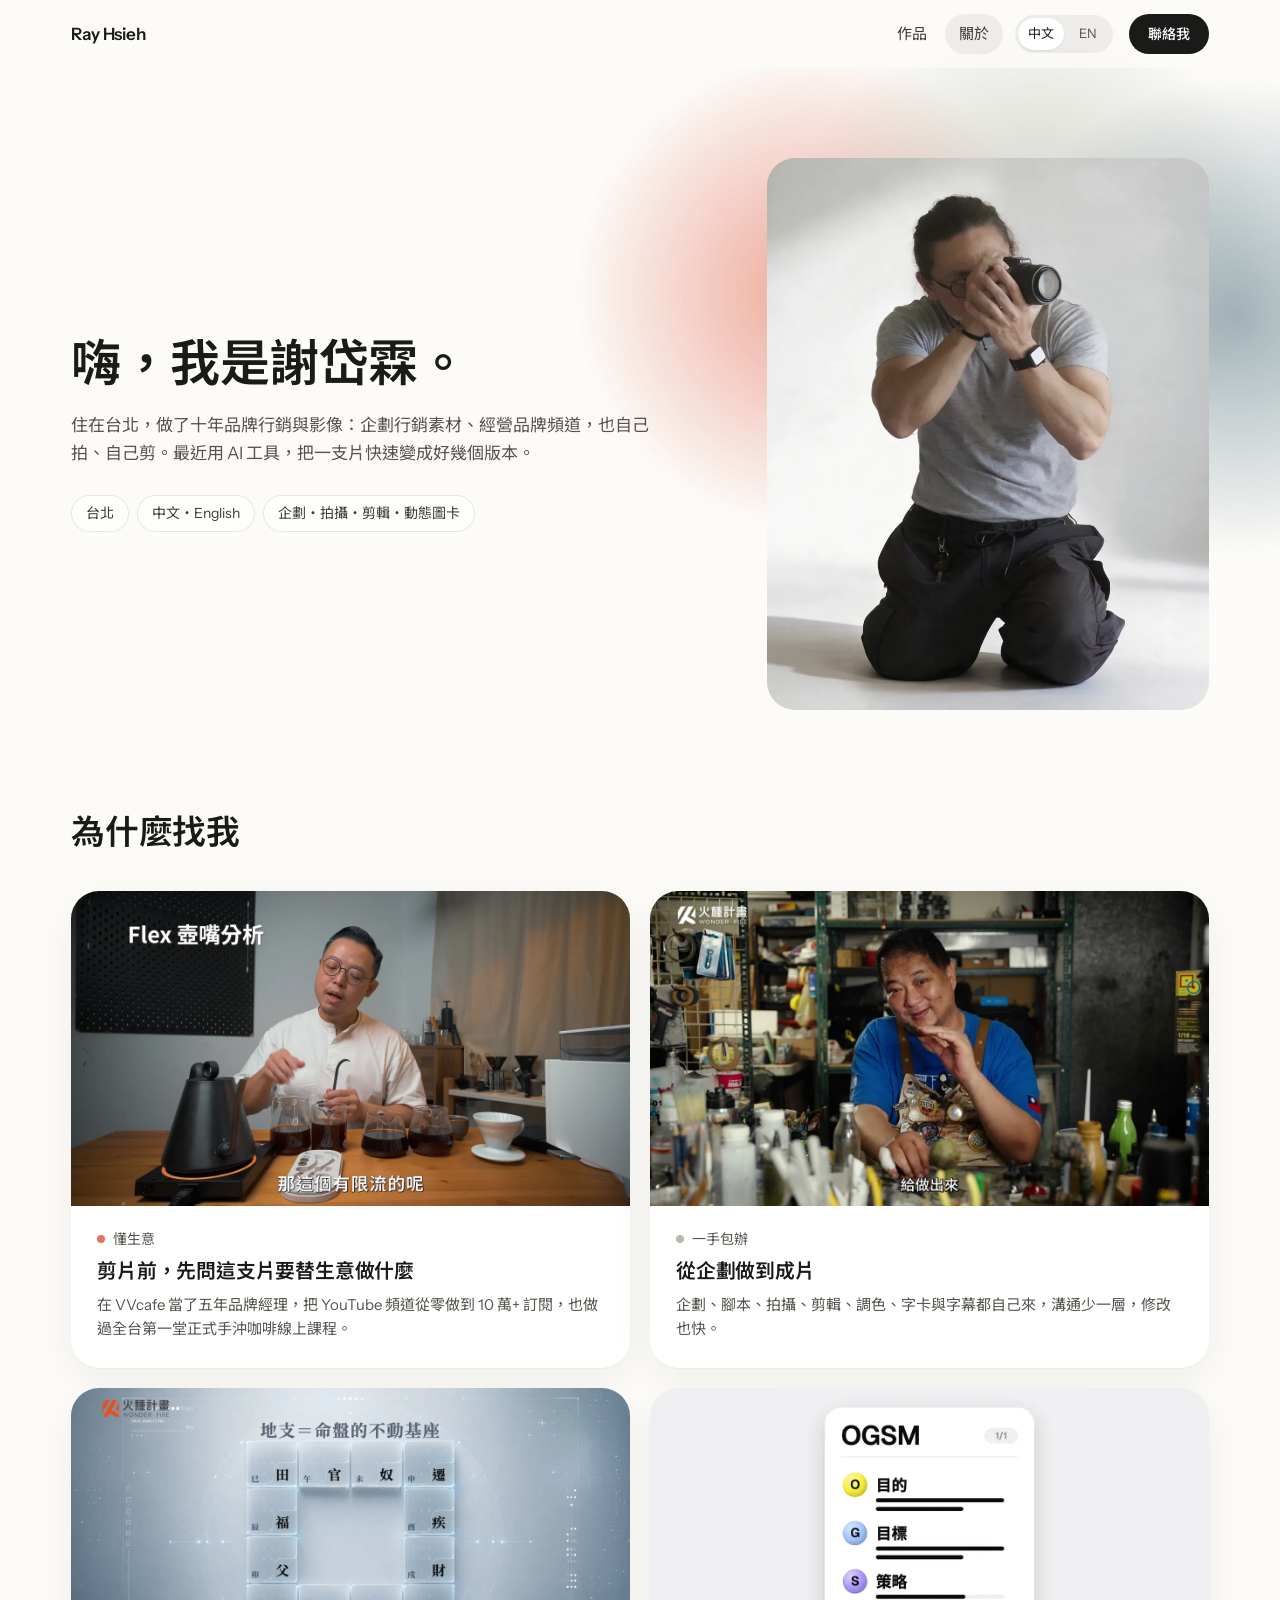
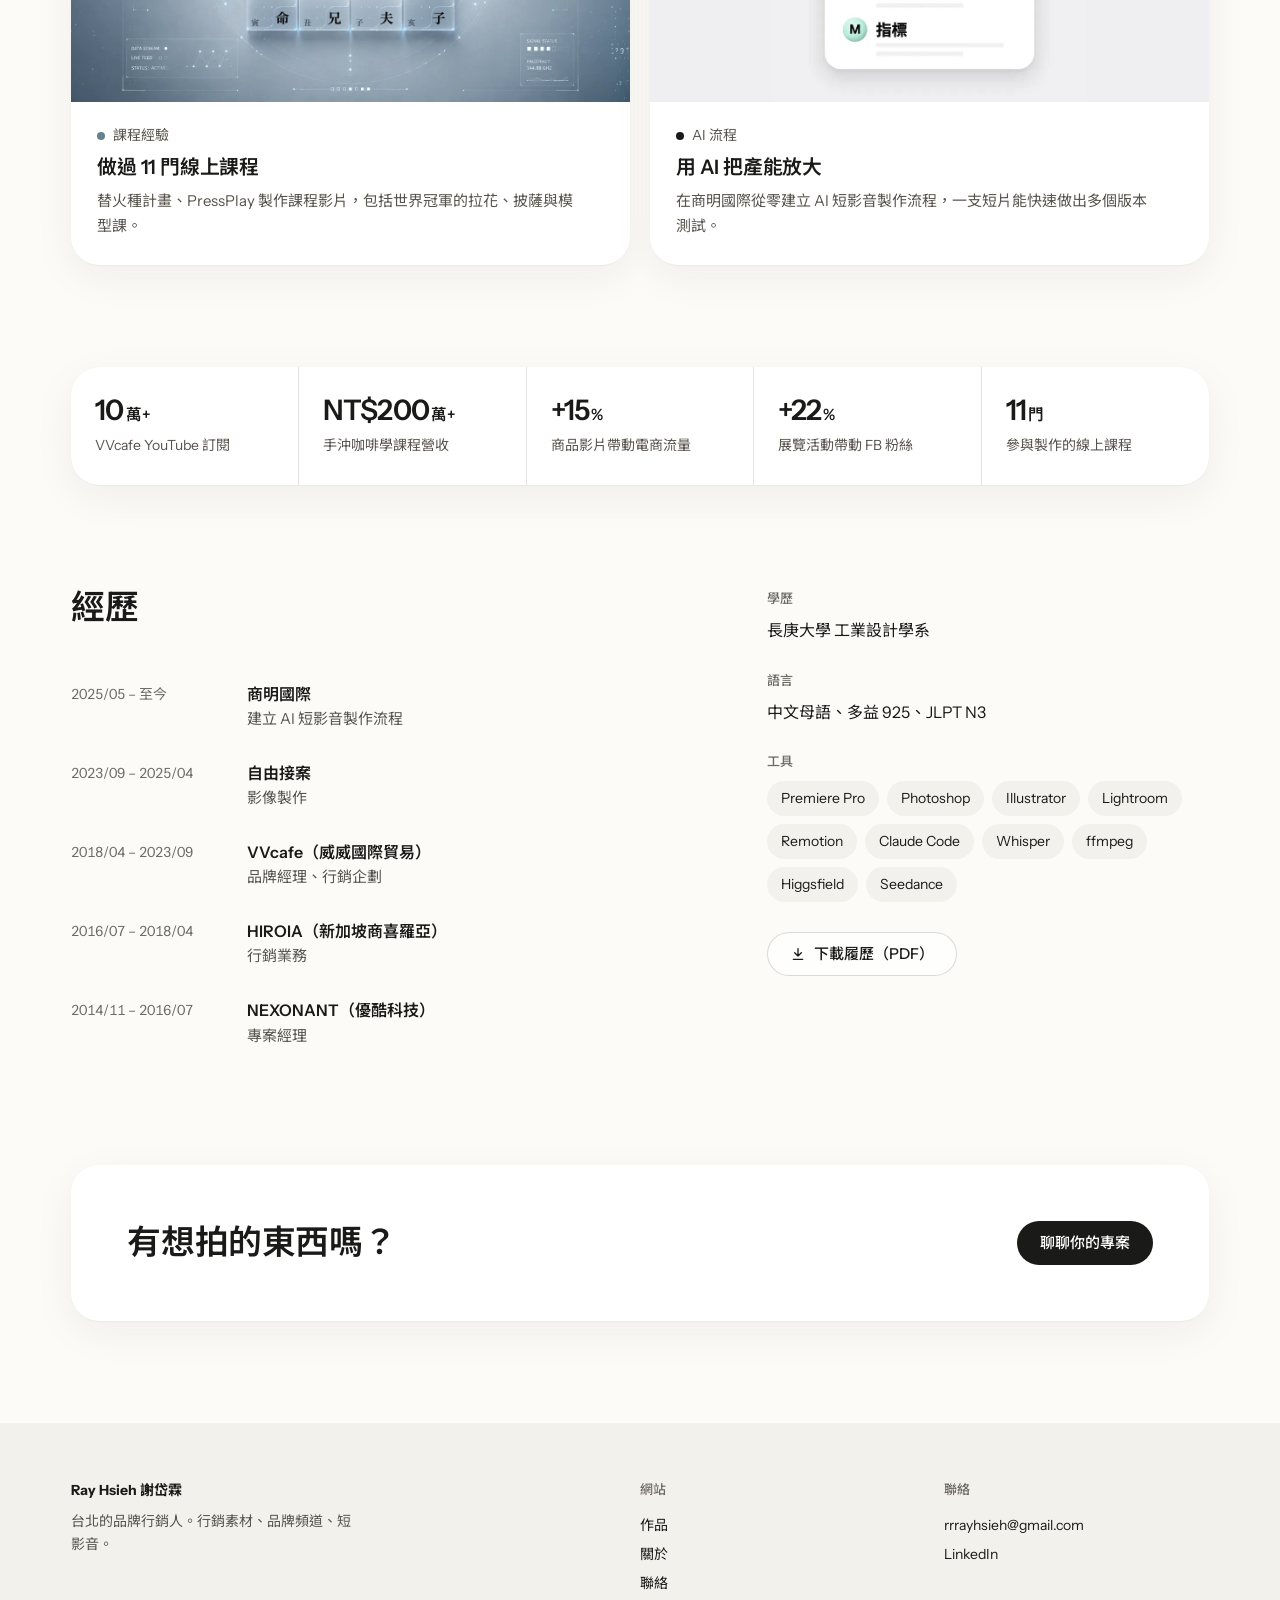
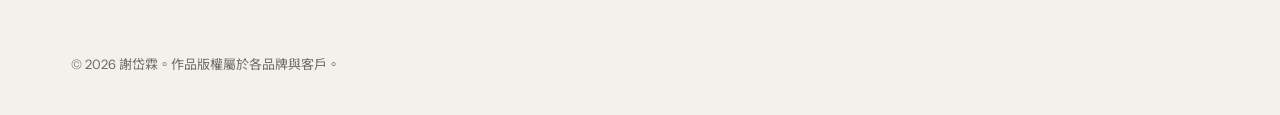
==== commit 262f2c99: "網址換成 rrrayhsieh.github.io：分享預覽圖與公開版履歷 Co-Authored-By: Claude Opus 5.5 <noreply@anthropic.com>" ====
--- a/about.html
+++ b/about.html
@@ -8,7 +8,7 @@
 <meta property="og:type" content="website">
 <meta property="og:title" content="關於｜謝岱霖 Ray Hsieh">
 <meta property="og:description" content="謝岱霖是誰、在哪裡、擅長什麼，以及為什麼找他拍片。">
-<meta property="og:image" content="https://rrrayhsieh-debug.github.io/portfolio/assets/og.jpg">
+<meta property="og:image" content="https://rrrayhsieh.github.io/portfolio/assets/og.jpg">
 <meta name="twitter:card" content="summary_large_image">
 <meta name="theme-color" content="#fcfbf8">
 <link rel="icon" href="favicon.svg" type="image/svg+xml">
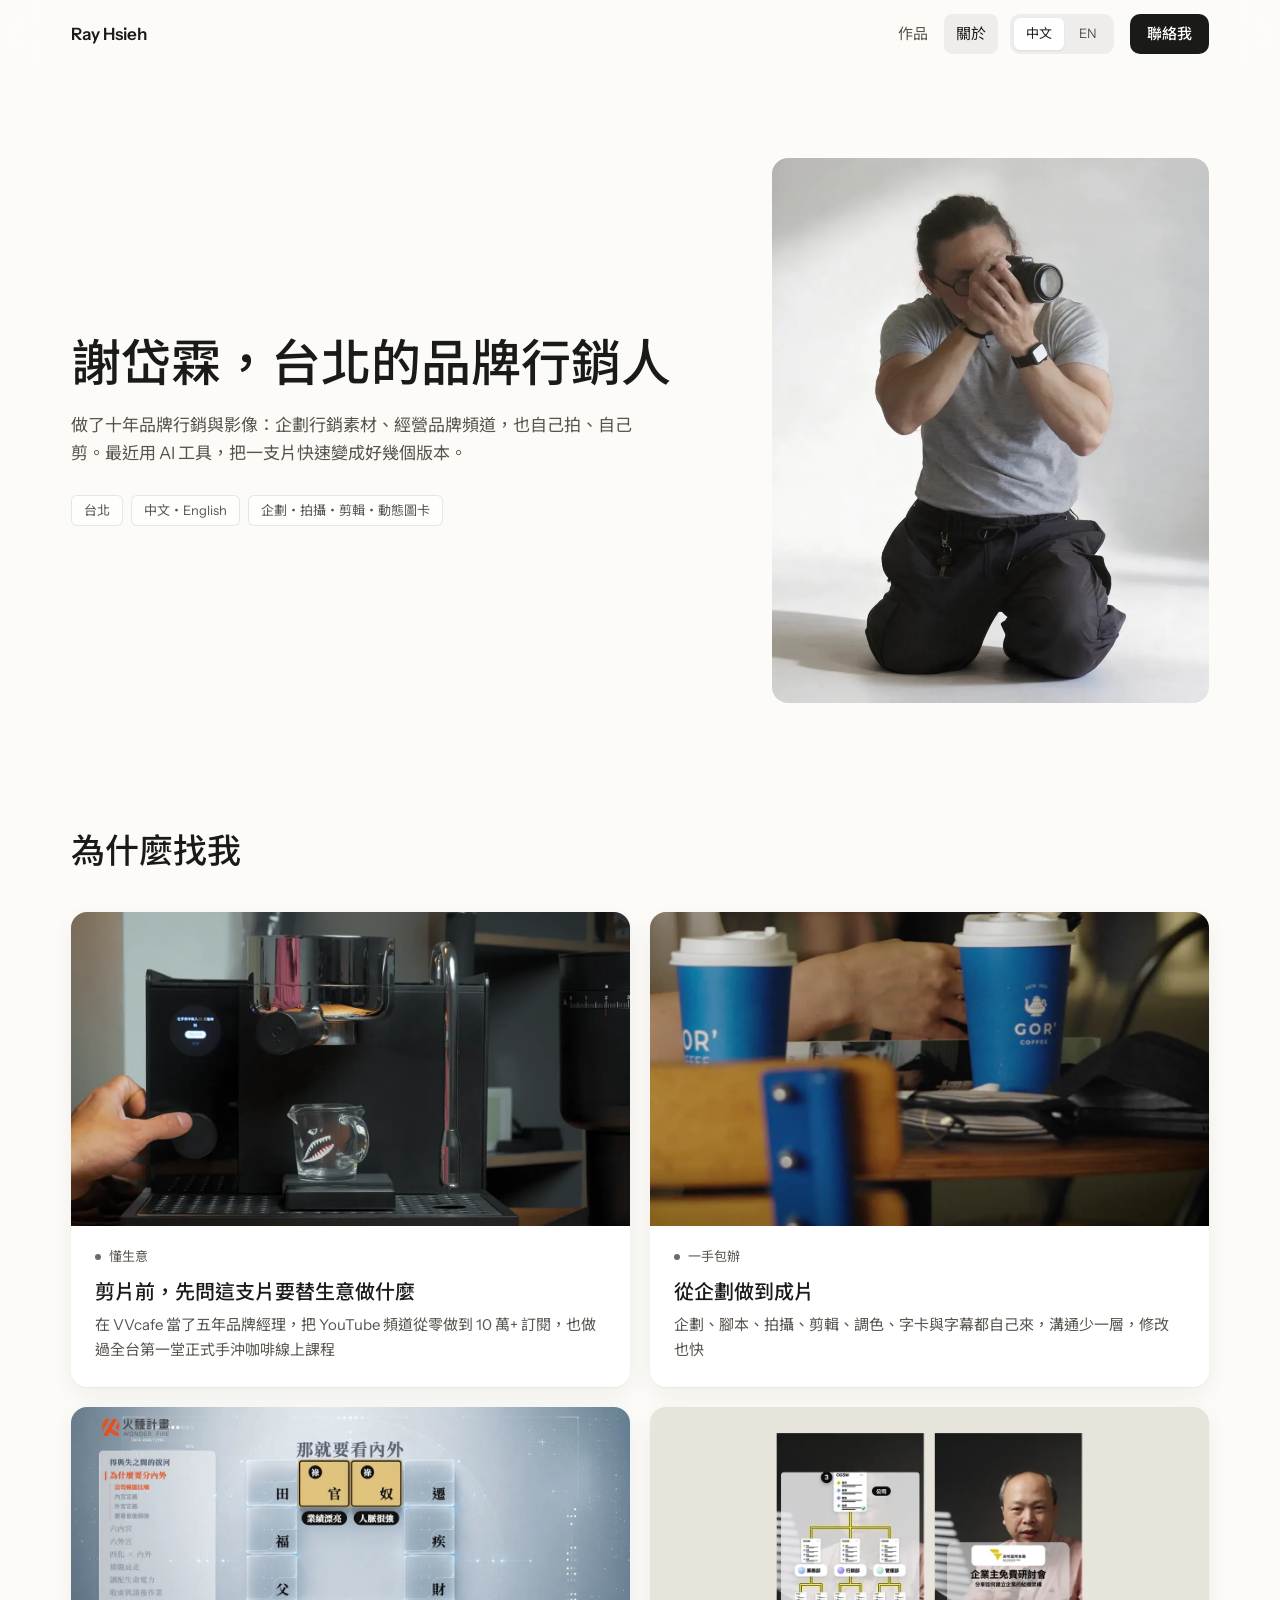
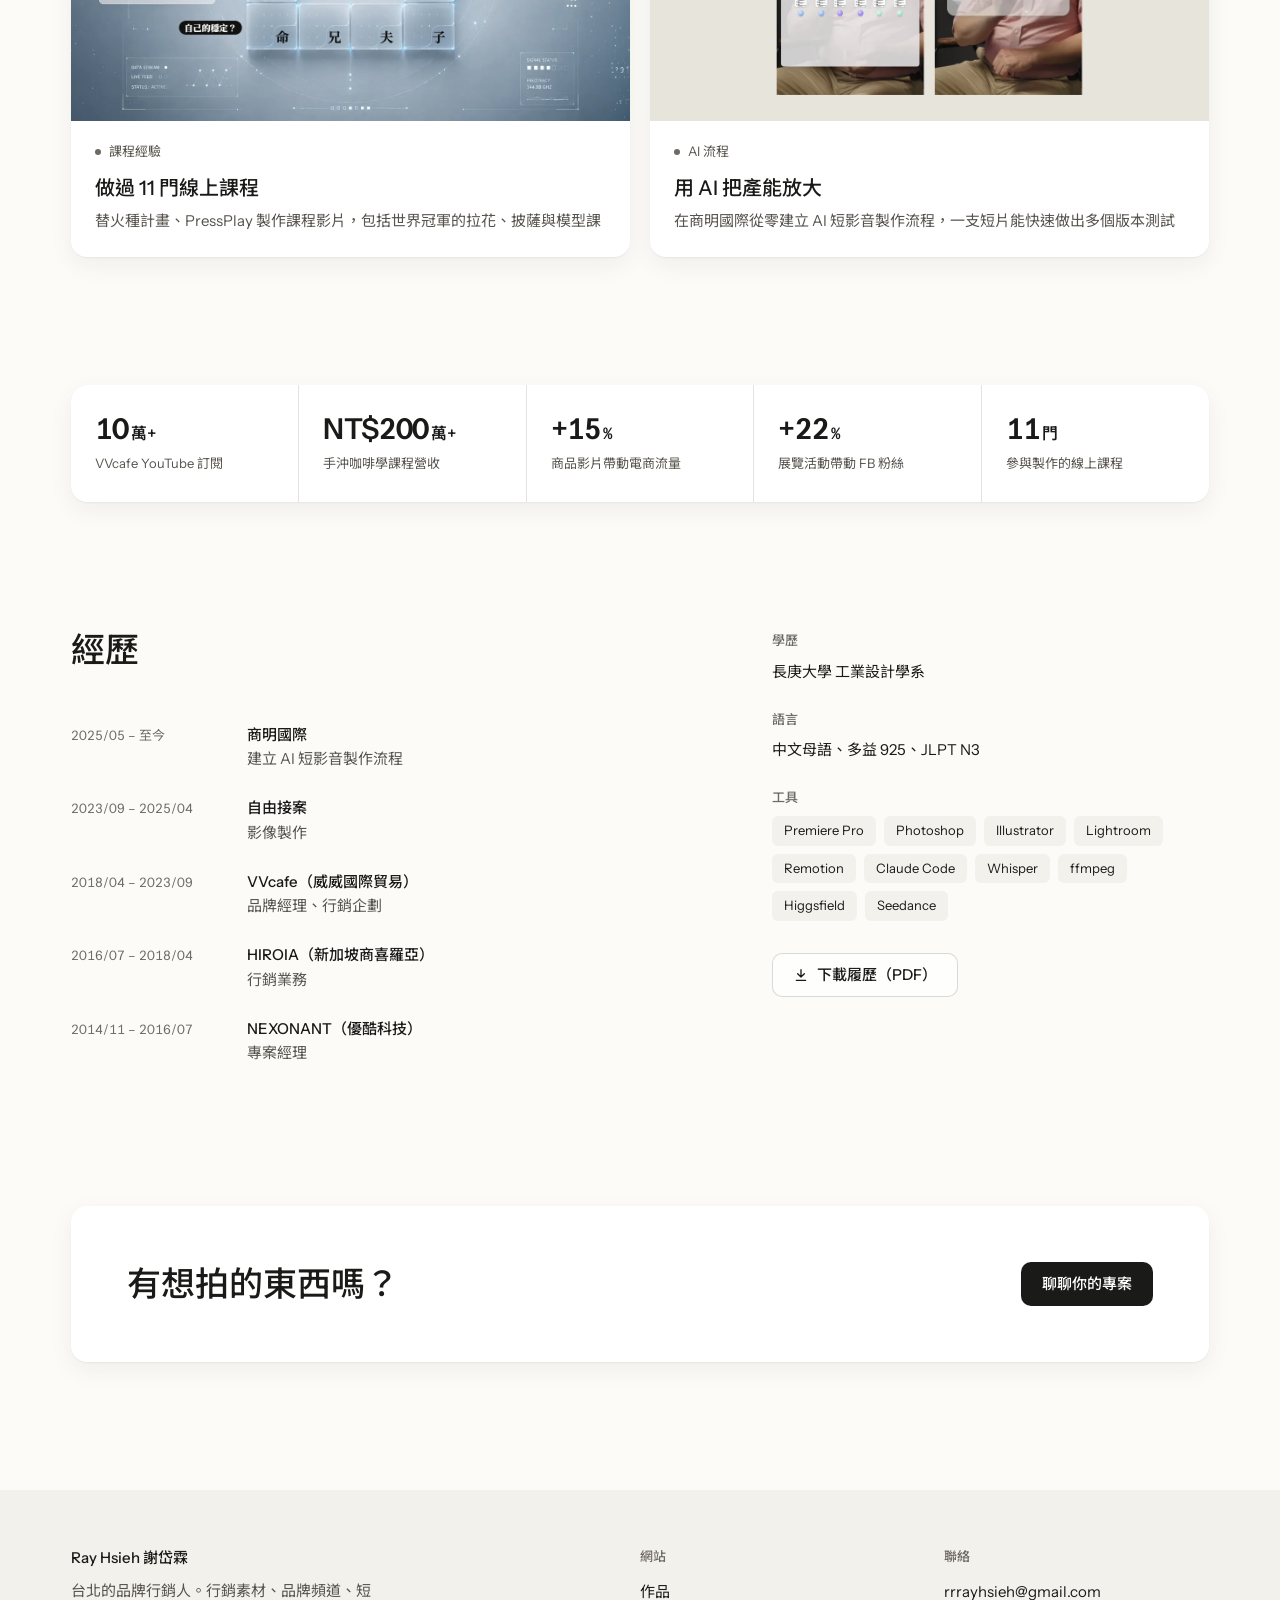
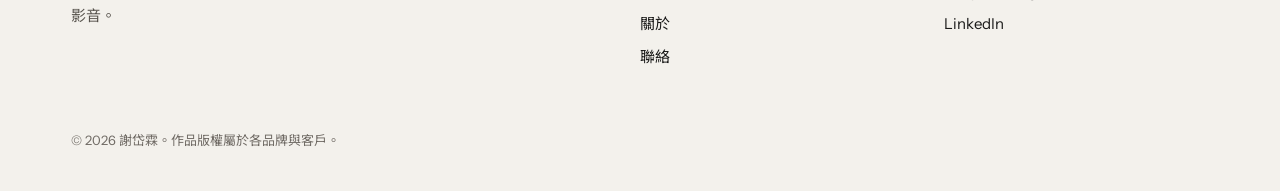
==== commit 6937df46: "作品集 v5：照 unslop 審視修飾（拿掉光暈、卡片有大有小、小圓角、新大標、片長標記） Co-Authored-By: Claude Opus 5.5 <noreply@anthropic.co" ====
--- a/about.html
+++ b/about.html
@@ -28,7 +28,7 @@
 <link rel="preconnect" href="https://fonts.googleapis.com">
 <link rel="preconnect" href="https://fonts.gstatic.com" crossorigin>
 <link rel="stylesheet" href="https://fonts.googleapis.com/css2?family=Instrument+Sans:wght@400;500;600&amp;family=Noto+Sans+TC:wght@400;500;600&amp;display=swap">
-<link rel="stylesheet" href="assets/css/site.css?v=2964631f">
+<link rel="stylesheet" href="assets/css/site.css?v=d645b0e0">
 </head>
 <body>
 <a class="skip" href="#main"><span data-l="zh">跳到內容</span><span data-l="en">Skip to content</span></a>
@@ -52,11 +52,10 @@
 
 <main id="main">
 <section class="intro">
-  <div class="glow side" aria-hidden="true"><i></i><i></i><i></i></div>
   <div class="wrap intro-in">
     <div class="intro-text">
-      <h1 class="h1"><span data-l="zh">嗨，我是謝岱霖。</span><span data-l="en">Hi, I’m Ray Hsieh.</span></h1>
-      <p class="lead"><span data-l="zh">住在台北，做了十年品牌行銷與影像：企劃行銷素材、經營品牌頻道，也自己拍、自己剪。最近用 AI 工具，把一支片快速變成好幾個版本。</span><span data-l="en">I’m based in Taipei and have spent ten years in brand marketing and video: planning marketing content, growing brand channels, and shooting and editing it myself. Lately I use AI tools to turn one film into several versions, fast.</span></p>
+      <h1 class="h1"><span data-l="zh"><span class="nowrap">謝岱霖，</span><span class="nowrap">台北的品牌行銷人</span></span><span data-l="en">Ray Hsieh, a brand marketer in Taipei</span></h1>
+      <p class="lead"><span data-l="zh">做了十年品牌行銷與影像：企劃行銷素材、經營品牌頻道，也自己拍、自己剪。最近用 AI 工具，把一支片快速變成好幾個版本。</span><span data-l="en">I’ve spent ten years in brand marketing and video: planning marketing content, growing brand channels, and shooting and editing it myself. Lately I use AI tools to turn one film into several versions, fast.</span></p>
       <ul class="intro-tags" role="list"><li class="pill"><span data-l="zh">台北</span><span data-l="en">Taipei</span></li><li class="pill"><span data-l="zh">中文・English</span><span data-l="en">Mandarin and English</span></li><li class="pill"><span data-l="zh">企劃・拍攝・剪輯・動態圖卡</span><span data-l="en">Planning, shooting, editing, motion cards</span></li></ul>
     </div>
     <figure class="intro-pic"><video muted playsinline preload="auto" poster="assets/img/ray-studio.webp" width="1920" height="1080" aria-hidden="true" data-autoplay data-once data-track="0:960,2.75:960,3.25:900,3.875:900,4.5:965,5.04:965"><source src="assets/clips/ray-studio.mp4" type="video/mp4"></video></figure>
@@ -66,7 +65,7 @@
 <section class="section" aria-labelledby="why-h">
   <div class="wrap">
     <div class="section-head"><h2 class="h2" id="why-h" data-reveal><span data-l="zh">為什麼找我</span><span data-l="en">Why work with me</span></h2></div>
-    <div class="why"><div class="card why-card has-pic" data-reveal><div class="card-pic"><img src="assets/img/vv-palatti-3.webp" alt="" loading="lazy" decoding="async" style="object-position: 0% 50%"></div><div class="why-body"><p class="why-tag"><span data-l="zh">懂生意</span><span data-l="en">Business first</span></p><h3 class="h3"><span data-l="zh">剪片前，先問這支片要替生意做什麼</span><span data-l="en">Before cutting, I ask what the film has to do for the business</span></h3><p><span data-l="zh">在 VVcafe 當了五年品牌經理，把 YouTube 頻道從零做到 10 萬+ 訂閱，也做過全台第一堂正式手沖咖啡線上課程。</span><span data-l="en">Five years as VVcafe’s brand manager: I grew its YouTube channel from zero to over 100k subscribers and made Taiwan’s first full pour-over coffee course online.</span></p></div></div><div class="card why-card has-pic" data-reveal><div class="card-pic"><img src="assets/img/wf-model-profile-2.webp" alt="" loading="lazy" decoding="async"></div><div class="why-body"><p class="why-tag"><span data-l="zh">一手包辦</span><span data-l="en">End to end</span></p><h3 class="h3"><span data-l="zh">從企劃做到成片</span><span data-l="en">From the plan to the final cut</span></h3><p><span data-l="zh">企劃、腳本、拍攝、剪輯、調色、字卡與字幕都自己來，溝通少一層，修改也快。</span><span data-l="en">Planning, scripts, shooting, editing, colour, cards and captions, all by me: one less layer of hand-offs, and faster changes.</span></p></div></div><div class="card why-card has-pic" data-reveal><div class="card-pic"><img src="assets/img/ziwei-main-0.webp" alt="" loading="lazy" decoding="async"></div><div class="why-body"><p class="why-tag"><span data-l="zh">課程經驗</span><span data-l="en">Courses</span></p><h3 class="h3"><span data-l="zh">做過 11 門線上課程</span><span data-l="en">Eleven online courses</span></h3><p><span data-l="zh">替火種計畫、PressPlay 製作課程影片，包括世界冠軍的拉花、披薩與模型課。</span><span data-l="en">Course films for Wonder Fire and PressPlay, including courses by world champions in latte art, pizza and model-making.</span></p></div></div><div class="card why-card has-pic" data-reveal><div class="card-pic"><img src="assets/img/bci-ogsm-card.webp" alt="" loading="lazy" decoding="async"></div><div class="why-body"><p class="why-tag"><span data-l="zh">AI 流程</span><span data-l="en">AI workflow</span></p><h3 class="h3"><span data-l="zh">用 AI 把產能放大</span><span data-l="en">AI to multiply the output</span></h3><p><span data-l="zh">在商明國際從零建立 AI 短影音製作流程，一支短片能快速做出多個版本測試。</span><span data-l="en">At Biz Civilization I built an AI short-video workflow from scratch: one short becomes several versions to test, fast.</span></p></div></div></div>
+    <div class="why"><div class="card why-card has-pic" data-reveal><div class="card-pic"><img src="assets/img/about-business.webp" alt="" loading="lazy" decoding="async"></div><div class="why-body"><p class="why-tag"><span data-l="zh">懂生意</span><span data-l="en">Business first</span></p><div><h3 class="h3"><span data-l="zh">剪片前，先問這支片要替生意做什麼</span><span data-l="en">Before cutting, I ask what the film has to do for the business</span></h3><p><span data-l="zh">在 VVcafe 當了五年品牌經理，把 YouTube 頻道從零做到 10 萬+ 訂閱，也做過全台第一堂正式手沖咖啡線上課程</span><span data-l="en">Five years as VVcafe’s brand manager: I grew its YouTube channel from zero to over 100k subscribers and made Taiwan’s first full pour-over coffee course online</span></p></div></div></div><div class="card why-card has-pic" data-reveal><div class="card-pic"><img src="assets/img/about-end2end.webp" alt="" loading="lazy" decoding="async"></div><div class="why-body"><p class="why-tag"><span data-l="zh">一手包辦</span><span data-l="en">End to end</span></p><div><h3 class="h3"><span data-l="zh">從企劃做到成片</span><span data-l="en">From the plan to the final cut</span></h3><p><span data-l="zh">企劃、腳本、拍攝、剪輯、調色、字卡與字幕都自己來，溝通少一層，修改也快</span><span data-l="en">Planning, scripts, shooting, editing, colour, cards and captions, all by me: one less layer of hand-offs, and faster changes</span></p></div></div></div><div class="card why-card has-pic" data-reveal><div class="card-pic"><img src="assets/img/ziwei-main-2.webp" alt="" loading="lazy" decoding="async"></div><div class="why-body"><p class="why-tag"><span data-l="zh">課程經驗</span><span data-l="en">Courses</span></p><div><h3 class="h3"><span data-l="zh">做過 11 門線上課程</span><span data-l="en">Eleven online courses</span></h3><p><span data-l="zh">替火種計畫、PressPlay 製作課程影片，包括世界冠軍的拉花、披薩與模型課</span><span data-l="en">Course films for Wonder Fire and PressPlay, including courses by world champions in latte art, pizza and model-making</span></p></div></div></div><div class="card why-card has-pic" data-reveal><div class="card-pic"><img src="assets/img/about-ai.webp" alt="" loading="lazy" decoding="async"></div><div class="why-body"><p class="why-tag"><span data-l="zh">AI 流程</span><span data-l="en">AI workflow</span></p><div><h3 class="h3"><span data-l="zh">用 AI 把產能放大</span><span data-l="en">AI to multiply the output</span></h3><p><span data-l="zh">在商明國際從零建立 AI 短影音製作流程，一支短片能快速做出多個版本測試</span><span data-l="en">At Biz Civilization I built an AI short-video workflow from scratch: one short becomes several versions to test, fast</span></p></div></div></div></div>
   </div>
 </section>
 
@@ -105,6 +104,6 @@
     <p class="legal"><span data-l="zh">© 2026 謝岱霖。作品版權屬於各品牌與客戶。</span><span data-l="en">© 2026 Tai Lin (Ray) Hsieh. The works belong to their brands and clients.</span></p>
   </div>
 </footer>
-<script src="assets/js/site.js?v=4b51cf04" defer></script>
+<script src="assets/js/site.js?v=09d67016" defer></script>
 </body>
 </html>
--- a/assets/css/site.css
+++ b/assets/css/site.css
@@ -1,47 +1,46 @@
-/* Ray Hsieh portfolio, v4. Simple and modern after lovable.dev: one sans on a warm white ground, big rounded
-   cards, black pill buttons, a light glass bar, and one glow of colour taken from the work itself. */
+/* Ray Hsieh portfolio, v5 (2026-11-25, the unslop pass). One sans on a warm white ground and quiet chrome:
+   white cards with a small soft shadow, controls with small corners, no colour glow. The colour comes from the work. */
 
 :root {
   --bg: #fcfbf8;
   --surface: #f3f1ec;
   --card: #ffffff;
-  --ink: #1a1a19;
-  --muted: #57534d;
-  --soft: #6f6a64;   /* 4.7:1 or more on every light ground it sits on */
+  /* three text roles */
+  --ink: #1a1a19;    /* primary */
+  --muted: #57534d;  /* secondary */
+  --soft: #6f6a64;   /* meta and captions, 4.7:1 or more on every light ground it sits on */
   --line: rgba(26, 26, 25, 0.1);
   --dark: #151514;
   --on-dark: #f3f1ec;
-  --sand: #efe6d6;
-  --sky: #dfe8f1;
-  --go: #2f9e63;
 
   --sans: "Instrument Sans", "Noto Sans TC", "PingFang TC", "Microsoft JhengHei", system-ui, sans-serif;
-  --step-small: 0.875rem;                                   /* 14 */
-  --step-body: 1rem;                                        /* 16 */
-  --step-lead: clamp(1rem, 0.96rem + 0.2vw, 1.0625rem);     /* 16–17 */
-  --step-h3: clamp(1.0625rem, 1rem + 0.3vw, 1.25rem);       /* 17–20 */
-  --step-h2: clamp(1.5rem, 1.15rem + 1.2vw, 2.125rem);      /* 24–34 */
-  --step-h1: clamp(2rem, 1.35rem + 2.3vw, 3.125rem);        /* 32–50 */
-  --step-num: clamp(1.375rem, 1.05rem + 0.9vw, 1.875rem);   /* 22–30, the big figures */
-  --section: clamp(80px, 8vw, 128px);
-  --c1: #e4745e;  /* the glow: coral, sage, slate */
-  --c2: #b6b9ae;
-  --c3: #66828e;
-
-  --r-lg: 28px;
-  --r-md: 20px;
-  --r-sm: 14px;
+  /* one type scale: 13 meta, 15 body, 17 lead, 20 card titles, 30 figures, 34 section titles, 50 page titles */
+  --t-meta: 0.8125rem;                                       /* 13 */
+  --t-body: 0.9375rem;                                       /* 15 */
+  --t-lead: clamp(0.9375rem, 0.875rem + 0.3vw, 1.0625rem);   /* 15–17 */
+  --t-h3: clamp(1.0625rem, 0.9rem + 0.5vw, 1.25rem);         /* 17–20 */
+  --t-num: clamp(1.375rem, 1rem + 1vw, 1.875rem);            /* 22–30, the big figures */
+  --t-h2: clamp(1.5rem, 1rem + 1.6vw, 2.125rem);             /* 24–34 */
+  --t-h1: clamp(2rem, 1.25rem + 2.6vw, 3.125rem);            /* 32–50 */
+  --section: 128px;
+
+  /* corners by size: cards 16, panels and rows 12, controls 10, tags 6 */
+  --r-lg: 16px;
+  --r-md: 12px;
+  --r-sm: 10px;
+  --r-tag: 6px;
   --m: clamp(16px, 4vw, 56px);
   --w: 1240px;
-  --shadow: 0 1px 2px rgba(26, 26, 25, 0.04), 0 12px 40px rgba(26, 26, 25, 0.06);
-  --ease: cubic-bezier(0.2, 0.7, 0.2, 1);
+  --shadow: 0 1px 2px rgba(26, 26, 25, 0.05), 0 8px 24px rgba(26, 26, 25, 0.06);
+  --shadow-hover: 0 1px 2px rgba(26, 26, 25, 0.05), 0 12px 32px rgba(26, 26, 25, 0.09);
+  --ease: cubic-bezier(0.22, 1, 0.36, 1);
 }
 
 *, *::before, *::after { box-sizing: border-box; }
 html { -webkit-text-size-adjust: 100%; scroll-padding-top: 84px; }
 body {
   margin: 0; overflow-x: clip; background: var(--bg); color: var(--ink);
-  font-family: var(--sans); font-size: var(--step-body); line-height: 1.65; -webkit-font-smoothing: antialiased;
+  font-family: var(--sans); font-size: var(--t-body); line-height: 1.65; -webkit-font-smoothing: antialiased;
 }
 img, video { display: block; max-width: 100%; height: auto; }
 a { color: inherit; text-decoration: none; }
@@ -61,18 +60,18 @@
   position: absolute !important; width: 1px; height: 1px; overflow: hidden; /* taste-skill-ignore: visually hidden text, not a rule */
   clip: rect(0 0 0 0); clip-path: inset(50%); white-space: nowrap;
 }
-.skip { position: absolute; left: -9999px; top: 10px; z-index: 50; padding: 10px 16px; border-radius: 999px; background: var(--ink); color: #fff; }
+.skip { position: absolute; left: -9999px; top: 12px; z-index: 50; padding: 8px 16px; border-radius: var(--r-sm); background: var(--ink); color: #fff; }
 .skip:focus { left: var(--m); }
 .nowrap { white-space: nowrap; }
 .muted { color: var(--muted); }
 .wrap { max-width: var(--w); margin: 0 auto; padding: 0 var(--m); }
 [hidden] { display: none !important; }
 
-/* ---------- buttons and pills ---------- */
+/* ---------- buttons and tags ---------- */
 .btn {
-  display: inline-flex; align-items: center; justify-content: center; gap: 8px; min-height: 44px; padding: 0 22px;
-  border: 1px solid transparent; border-radius: 999px; font-size: 15px; font-weight: 500; line-height: 1.2; cursor: pointer;
-  transition: background-color 0.2s, border-color 0.2s, transform 0.15s;
+  display: inline-flex; align-items: center; justify-content: center; gap: 8px; min-height: 44px; padding: 0 20px;
+  border: 1px solid transparent; border-radius: var(--r-sm); font-size: var(--t-body); font-weight: 500; line-height: 1.2; cursor: pointer;
+  transition: background-color 160ms var(--ease), border-color 160ms var(--ease), transform 120ms var(--ease);
 }
 .btn:active { transform: scale(0.97); }
 .btn svg { width: 16px; height: 16px; flex: none; fill: none; stroke: currentColor; stroke-width: 2; stroke-linecap: round; stroke-linejoin: round; }
@@ -84,68 +83,63 @@
 .play-icon circle { fill: currentColor; }
 .play-icon path { fill: var(--card); stroke: none; }
 .btn-dark .play-icon path { fill: var(--ink); }
-.pill { display: inline-flex; align-items: center; padding: 6px 14px; border-radius: 999px; background: rgba(255, 255, 255, 0.75); border: 1px solid var(--line); font-size: var(--step-small); color: #3d3b37; }
+.pill { display: inline-flex; align-items: center; padding: 4px 12px; border-radius: var(--r-tag); background: rgba(255, 255, 255, 0.75); border: 1px solid var(--line); font-size: var(--t-meta); color: var(--muted); }
 
 /* ---------- the bar: a light glass strip that stays ---------- */
 .nav { position: sticky; top: 0; z-index: 30; background: rgba(252, 251, 248, 0.72); -webkit-backdrop-filter: blur(16px) saturate(140%); backdrop-filter: blur(16px) saturate(140%); }
 .nav-in { display: flex; align-items: center; gap: 8px; height: 68px; }
-.logo { display: flex; align-items: center; margin-right: auto; font-weight: 600; font-size: 17px; letter-spacing: -0.01em; }
-.nav-links { display: flex; align-items: center; gap: 4px; font-size: 15px; }
-.nav-links > a { padding: 8px 14px; border-radius: 999px; color: #3d3b37; transition: background-color 0.2s; }
-.nav-links > a:hover, .nav-links > a[aria-current="page"] { background: rgba(26, 26, 25, 0.06); }
-.lang { display: inline-flex; gap: 2px; margin: 0 8px; padding: 3px; border-radius: 999px; background: rgba(26, 26, 25, 0.06); }
-.lang button { min-width: 44px; min-height: 32px; padding: 0 10px; border: 0; border-radius: 999px; background: transparent; color: var(--muted); font-size: 13px; cursor: pointer; transition: background-color 0.2s, color 0.2s; }
+.logo { display: flex; align-items: center; margin-right: auto; font-weight: 600; font-size: 17px; }
+.nav-links { display: flex; align-items: center; gap: 4px; font-size: var(--t-body); }
+.nav-links > a { padding: 8px 12px; border-radius: 8px; color: var(--muted); transition: background-color 160ms var(--ease), color 160ms var(--ease); }
+.nav-links > a:hover, .nav-links > a[aria-current="page"] { background: rgba(26, 26, 25, 0.06); color: var(--ink); }
+.lang { display: inline-flex; gap: 2px; margin: 0 8px; padding: 4px; border-radius: var(--r-sm); background: rgba(26, 26, 25, 0.06); }
+.lang button { min-width: 44px; min-height: 32px; padding: 0 12px; border: 0; border-radius: var(--r-tag); background: transparent; color: var(--muted); font-size: var(--t-meta); cursor: pointer; transition: background-color 160ms var(--ease), color 160ms var(--ease); }
 html[data-lang="zh"] .lang [data-set-lang="zh"],
 html[data-lang="en"] .lang [data-set-lang="en"] { background: #fff; color: var(--ink); box-shadow: 0 1px 2px rgba(0, 0, 0, 0.08); } /* taste-skill-ignore: brief (lovable.dev look) asks for soft floating white cards */
-.nav-cta { min-height: 40px; padding: 0 18px; font-size: 14px; }
-.menu-btn { display: none; width: 44px; height: 44px; border: 0; border-radius: 50%; background: rgba(26, 26, 25, 0.06); cursor: pointer; place-items: center; }
+.nav-cta { min-height: 40px; padding: 0 16px; font-size: var(--t-body); }
+.menu-btn { display: none; width: 44px; height: 44px; border: 0; border-radius: var(--r-sm); background: rgba(26, 26, 25, 0.06); cursor: pointer; place-items: center; }
 .menu-btn svg { width: 20px; height: 20px; fill: none; stroke: currentColor; stroke-width: 2; stroke-linecap: round; }
-.menu-btn path { transition: transform 0.25s var(--ease); transform-origin: 12px 12px; }
+.menu-btn path { transition: transform 200ms var(--ease); transform-origin: 12px 12px; }
 html.menu-open .menu-btn .m1 { transform: translateY(4px) rotate(45deg); }
 html.menu-open .menu-btn .m2 { transform: translateY(-4px) rotate(-45deg); }
-
-/* ---------- the glow: three soft colours drifting slowly behind the picture ---------- */
-.glow { position: absolute; z-index: -1; left: 50%; top: 300px; width: min(1500px, 125%); aspect-ratio: 16 / 7; transform: translateX(-50%); pointer-events: none; }
-.glow i { position: absolute; width: 52%; aspect-ratio: 1; border-radius: 50%; opacity: 0.7; animation: 24s ease-in-out infinite alternate; will-change: transform; }
-.glow i:nth-child(1) { left: 4%; top: 6%; background: radial-gradient(closest-side, rgba(228, 116, 94, 0.9), rgba(228, 116, 94, 0)); animation-name: drift-a; } /* taste-skill-ignore: owner asked for a flowing glow in these three colours */
-.glow i:nth-child(2) { left: 28%; top: -6%; background: radial-gradient(closest-side, rgba(182, 185, 174, 0.95), rgba(182, 185, 174, 0)); animation-name: drift-b; animation-duration: 29s; } /* taste-skill-ignore: owner asked for a flowing glow in these three colours */
-.glow i:nth-child(3) { left: 50%; top: 12%; background: radial-gradient(closest-side, rgba(102, 130, 142, 0.85), rgba(102, 130, 142, 0)); animation-name: drift-c; animation-duration: 21s; } /* taste-skill-ignore: owner asked for a flowing glow in these three colours */
-@keyframes drift-a { 0% { transform: translate(0, 0) scale(1); } 50% { transform: translate(14%, 10%) scale(1.12); } 100% { transform: translate(26%, -6%) scale(0.95); } }
-@keyframes drift-b { 0% { transform: translate(0, 0) scale(1.08); } 50% { transform: translate(-16%, 14%) scale(0.92); } 100% { transform: translate(10%, 8%) scale(1.15); } }
-@keyframes drift-c { 0% { transform: translate(0, 0) scale(0.95); } 50% { transform: translate(-22%, -8%) scale(1.18); } 100% { transform: translate(-8%, 12%) scale(1); } }
-/* a glow behind a picture or a form on one side, never behind running text */
-.hero, .cta, .intro, .top, .contact { overflow-x: clip; }
-.glow.side { left: auto; right: -14%; top: -40px; width: 72%; transform: none; }
+.hero, .intro, .top, .contact { overflow-x: clip; }
 
 /* ---------- type and rhythm ---------- */
-.h1 { font-size: var(--step-h1); font-weight: 600; line-height: 1.12; letter-spacing: -0.03em; }
-.h2 { font-size: var(--step-h2); font-weight: 600; line-height: 1.15; letter-spacing: -0.025em; }
-.h3 { font-size: var(--step-h3); font-weight: 600; line-height: 1.3; letter-spacing: -0.01em; }
-html[data-lang="zh"] .h1, html[data-lang="zh"] .h2 { letter-spacing: -0.01em; }
-.lead { font-size: var(--step-lead); color: var(--muted); }
+.h1 { font-size: var(--t-h1); font-weight: 500; line-height: 1.12; letter-spacing: -0.02em; }
+.h2 { font-size: var(--t-h2); font-weight: 500; line-height: 1.18; letter-spacing: -0.01em; }
+.h3 { font-size: var(--t-h3); font-weight: 500; line-height: 1.3; }
+html[data-lang="zh"] .h1, html[data-lang="zh"] .h2 { letter-spacing: 0; }
+.lead { font-size: var(--t-lead); color: var(--muted); }
 .section { padding-top: var(--section); }
 .section-head { max-width: 640px; margin-bottom: 40px; }
-.section-head .lead { margin-top: 14px; }
+.section-head .lead { margin-top: 12px; }
 
 /* ---------- cards ---------- */
 .card { display: block; background: var(--card); border-radius: var(--r-lg); box-shadow: var(--shadow); overflow: hidden; } /* taste-skill-ignore: brief (lovable.dev look) asks for soft floating white cards */
-.card-pic { aspect-ratio: 16 / 10; overflow: hidden; background: var(--surface); }
-.card-pic img { width: 100%; height: 100%; object-fit: cover; transition: transform 0.9s var(--ease); }
-a.card:hover .card-pic img { transform: scale(1.04); }
-.card-body { padding: 22px 24px 26px; }
-.card-body p { margin-top: 6px; color: var(--muted); font-size: 15px; }
+a.card, .case { transition: box-shadow 160ms var(--ease); }
+a.card:hover, .case:hover { box-shadow: var(--shadow-hover); } /* taste-skill-ignore: brief (lovable.dev look) asks for soft floating white cards */
+.card-pic { position: relative; aspect-ratio: 16 / 10; overflow: hidden; background: var(--surface); }
+/* a frame with a channel banner or burned-in captions is cropped by scaling it (--z) around its transform-origin */
+.card-pic img { width: 100%; height: 100%; object-fit: cover; transform: scale(var(--z, 1)); }
+.card-body { padding: 20px 24px 24px; }
+.card-body p { margin-top: 4px; color: var(--muted); font-size: var(--t-body); }
+
+/* the signature: a work you can watch in full here shows its real length, like a clip in an editor's bin */
+.dur {
+  position: absolute; right: 8px; bottom: 8px; z-index: 1; padding: 2px 6px; border-radius: 4px; background: rgba(21, 21, 20, 0.72); color: #fff;
+  font-size: 12px; font-weight: 500; line-height: 16px; font-variant-numeric: tabular-nums; pointer-events: none;
+}
 
 /* ================================================================ home */
-.hero { position: relative; padding-top: clamp(64px, 8vw, 110px); }
+.hero { position: relative; padding-top: clamp(64px, 8vw, 112px); }
 .hero-in { display: flex; flex-direction: column; align-items: center; text-align: center; }
-.hero .lead { margin-top: 18px; }
-.hero-btns { display: flex; flex-wrap: wrap; justify-content: center; gap: 10px; margin-top: 30px; }
+.hero .lead { margin-top: 16px; }
+.hero-btns { display: flex; flex-wrap: wrap; justify-content: center; gap: 8px; margin-top: 32px; }
 .reel { position: relative; width: min(1040px, 100%); margin-top: clamp(40px, 5vw, 64px); aspect-ratio: 16 / 9; }
-.reel video { width: 100%; height: 100%; object-fit: cover; transform: scale(1.2); transform-origin: 72% 78%; transition: transform 1.2s var(--ease); }
-.reel:hover video { transform: scale(1.23); }
+.reel video { width: 100%; height: 100%; object-fit: cover; transform: scale(1.2); transform-origin: 72% 78%; }
 .reel-chip {
-  position: absolute; left: 18px; bottom: 18px; display: inline-flex; align-items: center; gap: 10px; padding: 10px 16px 10px 12px;
-  border-radius: 999px; font-size: var(--step-small); color: #fff; text-align: left;
+  position: absolute; left: 16px; bottom: 16px; display: inline-flex; align-items: center; gap: 8px; padding: 8px 16px 8px 12px;
+  border-radius: var(--r-sm); font-size: var(--t-meta); color: #fff; text-align: left;
   background: rgba(20, 20, 19, 0.3); -webkit-backdrop-filter: blur(14px) saturate(140%); backdrop-filter: blur(14px) saturate(140%);
   border: 1px solid rgba(255, 255, 255, 0.25);
 }
@@ -158,43 +152,50 @@
 
 .dark { display: grid; grid-template-columns: 6fr 5fr; gap: clamp(32px, 5vw, 72px); align-items: center; padding: clamp(28px, 5vw, 64px); border-radius: var(--r-lg); background: var(--dark); color: var(--on-dark); overflow: hidden; }
 .dark-text > p { margin-top: 16px; max-width: 36ch; color: rgba(243, 241, 236, 0.72); }
-.steps { margin-top: 30px; }
+.steps { margin-top: 32px; }
 .steps button {
-  display: block; width: 100%; padding: 13px 0 13px 18px; border: 0; border-left: 2px solid rgba(243, 241, 236, 0.16);
-  background: none; color: rgba(243, 241, 236, 0.55); text-align: left; cursor: pointer; transition: color 0.3s, border-color 0.3s;
+  display: block; width: 100%; padding: 12px 0 12px 16px; border: 0; border-left: 2px solid rgba(243, 241, 236, 0.16);
+  background: none; color: rgba(243, 241, 236, 0.55); text-align: left; cursor: pointer; transition: color 200ms var(--ease), border-color 200ms var(--ease);
 }
 .steps button:hover { color: rgba(243, 241, 236, 0.85); }
 .steps button[aria-pressed="true"] { border-color: var(--on-dark); color: var(--on-dark); }
 .steps b { font-weight: 500; }
-.step-line { display: block; max-height: 0; overflow: hidden; opacity: 0; font-size: var(--step-small); transition: max-height 0.4s var(--ease), opacity 0.4s, margin 0.4s; }
+.step-line { display: block; max-height: 0; overflow: hidden; opacity: 0; font-size: var(--t-meta); transition: max-height 400ms var(--ease), opacity 400ms var(--ease), margin 400ms var(--ease); }
 .steps [aria-pressed="true"] .step-line { max-height: 4.5em; opacity: 1; margin-top: 4px; }
 html:not(.js) .step-line { max-height: none; opacity: 1; margin-top: 4px; }
-.step-stage { position: relative; justify-self: center; width: 100%; max-width: 400px; aspect-ratio: 4 / 5; border-radius: var(--r-md); overflow: hidden; background: #262624; box-shadow: 0 30px 80px rgba(0, 0, 0, 0.45); } /* taste-skill-ignore: brief (lovable.dev look) asks for soft floating white cards */
-.step-pic { position: absolute; inset: 0; opacity: 0; transition: opacity 0.5s var(--ease); }
+.step-stage { position: relative; justify-self: center; width: 100%; max-width: 400px; aspect-ratio: 4 / 5; border-radius: var(--r-md); overflow: hidden; background: #262624; box-shadow: 0 16px 48px rgba(0, 0, 0, 0.35); } /* taste-skill-ignore: brief (lovable.dev look) asks for soft floating white cards */
+.step-pic { position: absolute; inset: 0; opacity: 0; transition: opacity 400ms var(--ease); }
 .step-pic.is-on { opacity: 1; }
 .step-pic img, .step-pic video { width: 100%; height: 100%; object-fit: cover; }
 
-.brand-grid { display: grid; grid-template-columns: repeat(6, minmax(0, 1fr)); gap: 12px; }
-.brand-grid li { display: grid; place-items: center; height: 88px; border-radius: var(--r-md); background: var(--surface); font-weight: 600; font-size: 19px; color: #46433e; letter-spacing: -0.01em; text-align: center; }
-
-.cta { position: relative; padding-bottom: 140px; }
-.cta .glow { top: 6%; width: 100%; }
-.cta-in { display: flex; flex-direction: column; align-items: center; text-align: center; }
-.prompt { width: min(680px, 100%); margin-top: 32px; padding: 22px 22px 16px; border-radius: 24px; text-align: left; transition: box-shadow 0.3s; } /* taste-skill-ignore: brief (lovable.dev look) asks for soft floating white cards */
-.prompt:hover { box-shadow: 0 1px 2px rgba(0, 0, 0, 0.04), 0 20px 60px rgba(26, 26, 25, 0.12); } /* taste-skill-ignore: brief (lovable.dev look) asks for soft floating white cards */
-.prompt-text { display: block; min-height: 56px; color: var(--soft); }
-.prompt-text:hover { color: var(--muted); }
-.prompt-row { display: flex; align-items: center; justify-content: space-between; gap: 12px; margin-top: 10px; }
-.prompt-tags { display: flex; flex-wrap: wrap; gap: 6px; }
-.prompt-tags a { display: inline-block; padding: 6px 12px; border-radius: 999px; background: var(--surface); font-size: 13px; color: #46433e; transition: background-color 0.2s; }
-.prompt-tags a:hover { background: #e8e5de; }
-.prompt-go { display: grid; place-items: center; flex: none; width: 40px; height: 40px; border-radius: 50%; background: var(--ink); transition: background-color 0.2s; }
-.prompt-go:hover { background: #3a3936; }
-.prompt-go svg { width: 18px; height: 18px; fill: none; stroke: #fff; stroke-width: 2; stroke-linecap: round; stroke-linejoin: round; }
+/* the brands: their names in one quiet line, not boxes waiting for logos */
+.brand-list { display: flex; flex-wrap: wrap; gap: 12px 40px; padding: 28px 0; border-top: 1px solid var(--line); border-bottom: 1px solid var(--line); }
+.brand-list li { font-size: var(--t-h3); font-weight: 500; color: var(--muted); }
+
+/* selected work: the brand film leads, three smaller works stand beside it */
+.picks { display: grid; grid-template-columns: minmax(0, 7fr) minmax(0, 5fr); grid-template-rows: repeat(3, auto); gap: 16px; }
+.picks > :first-child { grid-row: 1 / span 3; display: flex; flex-direction: column; }
+/* the big card takes the height of the three beside it; its picture fills whatever is left */
+.picks > :first-child .card-pic { flex: 1; aspect-ratio: auto; min-height: 240px; }
+.picks > :first-child .card-pic img { position: absolute; inset: 0; }
+.picks > :not(:first-child) { display: grid; grid-template-columns: minmax(0, 2fr) minmax(0, 3fr); }
+.picks > :not(:first-child) .card-pic { aspect-ratio: 4 / 3; }  /* the pictures are 4:3, so they show whole */
+.picks .card-body { padding: 16px 20px 20px; }
+.picks > :first-child .card-body { padding: 20px 24px 24px; }
+.picks h3 { font-size: var(--t-body); font-weight: 500; line-height: 1.4; }
+.picks > :first-child h3 { font-size: var(--t-h3); }
+.picks p { margin-top: 4px; font-size: var(--t-meta); color: var(--muted); }
+
+/* the closing card: one action, and the three kinds of project as quiet links */
+.next { padding-top: var(--section); }
+.next-card { display: flex; align-items: center; justify-content: space-between; gap: 24px; padding: clamp(28px, 5vw, 56px); }
+.next-types { margin-top: 12px; color: var(--muted); }
+.next-types a { color: var(--ink); text-decoration: underline; text-decoration-color: rgba(26, 26, 25, 0.3); text-underline-offset: 4px; transition: text-decoration-color 160ms var(--ease); }
+.next-types a:hover { text-decoration-color: var(--ink); }
 
 /* ================================================================ about */
 .intro { position: relative; padding-top: clamp(56px, 7vw, 96px); }
-.intro-in { display: grid; grid-template-columns: 7fr 5fr; gap: clamp(32px, 6vw, 96px); align-items: center; }
+.intro-in { display: grid; grid-template-columns: 7fr 5fr; gap: clamp(32px, 7vw, 96px); align-items: center; }
 .intro .lead { margin-top: 20px; max-width: 34em; }
 .chips-row, .intro-tags { display: flex; flex-wrap: wrap; gap: 8px; margin-top: 28px; }
 .intro-pic { aspect-ratio: 4 / 5; border-radius: var(--r-lg); overflow: hidden; background: var(--surface); }
@@ -202,49 +203,39 @@
 .intro-pic video { width: 100%; height: 100%; object-fit: cover; object-position: 50% 50%; }
 
 .why { display: grid; grid-template-columns: repeat(2, minmax(0, 1fr)); gap: 20px; }
-.why-card { display: flex; flex-direction: column; gap: 14px; padding: 26px 28px 28px; }
-.why-card p:last-child { margin-top: 8px; color: var(--muted); font-size: 15px; }
-.why-tag { display: inline-flex; align-items: center; gap: 8px; font-size: var(--step-small); color: var(--muted); }
-.why-tag::before { content: ""; width: 8px; height: 8px; border-radius: 50%; background: var(--c1); }
-.why-card:nth-child(2) .why-tag::before { background: var(--c2); }
-.why-card:nth-child(3) .why-tag::before { background: var(--c3); }
-.why-card:nth-child(4) .why-tag::before { background: var(--ink); }
+.why-card { display: flex; flex-direction: column; gap: 12px; padding: 24px 28px 28px; }
+.why-card p:last-child { margin-top: 8px; color: var(--muted); font-size: var(--t-body); }
+.why-tag { display: inline-flex; align-items: center; gap: 8px; font-size: var(--t-meta); color: var(--muted); }
+.why-tag::before { content: ""; width: 6px; height: 6px; border-radius: 50%; background: var(--soft); }
+/* on the about page each reason has its own picture, one that appears nowhere else on the site */
 .why-card.has-pic { padding: 0; gap: 0; }
 .why-card.has-pic .card-pic { aspect-ratio: 16 / 9; }
-.why-body { display: flex; flex-direction: column; gap: 8px; padding: 22px 26px 26px; }
-.why-body p:last-child { margin-top: 0; color: var(--muted); font-size: 15px; }
+.why-body { display: flex; flex-direction: column; gap: 12px; padding: 20px 24px 24px; }
 
 .figures { display: grid; grid-template-columns: repeat(5, minmax(0, 1fr)); gap: 1px; background: var(--line); border-radius: var(--r-lg); overflow: hidden; box-shadow: var(--shadow); } /* taste-skill-ignore: brief (lovable.dev look) asks for soft floating white cards */
 .figures > div { display: flex; flex-direction: column-reverse; justify-content: flex-end; gap: 8px; padding: 28px 24px; background: var(--card); }
-.figures dd { font-size: var(--step-num); font-weight: 600; letter-spacing: -0.03em; line-height: 1.1; white-space: nowrap; }
+.figures dd { font-size: var(--t-num); font-weight: 600; letter-spacing: -0.01em; line-height: 1.1; white-space: nowrap; font-variant-numeric: tabular-nums; }
 .figures dd small { font-size: 0.55em; margin-left: 2px; letter-spacing: 0; }
-.figures dt { font-size: var(--step-small); color: var(--muted); }
-
-.cv { display: grid; grid-template-columns: 7fr 5fr; gap: clamp(32px, 6vw, 96px); }
-.jobs li { display: grid; grid-template-columns: 10rem 1fr; gap: 16px; padding: 14px 0; } /* taste-skill-ignore: rows of a table of jobs */
-.jobs .when { padding-top: 2px; font-size: var(--step-small); color: var(--soft); font-variant-numeric: tabular-nums; }
-.jobs b { font-weight: 600; }
-.jobs div > span { display: block; color: var(--muted); font-size: 15px; }
-.facts-h { margin: 0 0 8px; font-size: 13px; font-weight: 500; color: var(--soft); }
-.facts p { margin-bottom: 26px; }
-.tools { display: flex; flex-wrap: wrap; gap: 8px; margin-bottom: 30px; }
-.tools li { padding: 6px 14px; border-radius: 999px; background: var(--surface); font-size: var(--step-small); }
-.next { padding-top: var(--section); }
-.next-card { display: flex; align-items: center; justify-content: space-between; gap: 24px; padding: clamp(28px, 5vw, 56px); }
+.figures dt { font-size: var(--t-meta); color: var(--muted); }
+
+.cv { display: grid; grid-template-columns: 7fr 5fr; gap: clamp(32px, 7vw, 96px); }
+.jobs li { display: grid; grid-template-columns: 10rem 1fr; gap: 16px; padding: 12px 0; } /* taste-skill-ignore: rows of a table of jobs */
+.jobs .when { padding-top: 2px; font-size: var(--t-meta); color: var(--soft); font-variant-numeric: tabular-nums; }
+.jobs b { font-weight: 500; }
+.jobs div > span { display: block; color: var(--muted); font-size: var(--t-body); }
+.facts-h { margin: 0 0 8px; font-size: var(--t-meta); font-weight: 500; color: var(--soft); }
+.facts p { margin-bottom: 24px; }
+.tools { display: flex; flex-wrap: wrap; gap: 8px; margin-bottom: 32px; }
+.tools li { padding: 4px 12px; border-radius: var(--r-tag); background: var(--surface); font-size: var(--t-meta); }
 
 /* ================================================================ application */
 .apply-btns { justify-content: flex-start; }
-.picks { display: grid; grid-template-columns: repeat(4, minmax(0, 1fr)); gap: 18px; }
-.picks .card-pic { aspect-ratio: 4 / 3; }
-.picks .card-body { padding: 16px 18px 20px; }
-.picks h3 { font-size: var(--step-body); font-weight: 600; line-height: 1.4; }
-.picks p { margin-top: 4px; font-size: 13px; color: var(--muted); }
 
 /* ================================================================ work */
 .top { position: relative; padding-top: clamp(56px, 7vw, 96px); }
 .top .lead { margin-top: 16px; max-width: 36em; }
-.filters { display: flex; flex-wrap: wrap; gap: 8px; margin-top: 30px; }
-.filters button { min-height: 40px; padding: 0 18px; border: 1px solid rgba(26, 26, 25, 0.16); border-radius: 999px; background: rgba(255, 255, 255, 0.75); font-size: var(--step-small); cursor: pointer; transition: background-color 0.2s, color 0.2s, border-color 0.2s; }
+.filters { display: flex; flex-wrap: wrap; gap: 8px; margin-top: 32px; }
+.filters button { min-height: 40px; padding: 0 16px; border: 1px solid rgba(26, 26, 25, 0.16); border-radius: var(--r-sm); background: rgba(255, 255, 255, 0.75); font-size: var(--t-body); cursor: pointer; transition: background-color 160ms var(--ease), color 160ms var(--ease), border-color 160ms var(--ease); }
 .filters button:hover { border-color: rgba(26, 26, 25, 0.45); }
 .filters button[aria-pressed="true"] { background: var(--ink); border-color: var(--ink); color: #fff; }
 html:not(.js) .filters { display: none; }
@@ -252,52 +243,55 @@
 .cases { display: grid; grid-template-columns: repeat(2, minmax(0, 1fr)); gap: 24px; margin-top: 48px; }
 .case { display: flex; flex-direction: column; }
 .case-media { position: relative; display: block; aspect-ratio: 16 / 9; overflow: hidden; background: var(--surface); }
-.case-media img { position: absolute; inset: 0; width: 100%; height: 100%; object-fit: cover; transform: scale(var(--z, 1)); transition: transform 0.9s var(--ease); }
-.case:hover .case-media img { transform: scale(calc(var(--z, 1) * 1.03)); }
-.case-media.tall { display: flex; align-items: center; justify-content: center; gap: 12px; padding: 18px; background: #e7e4dd; }
+.case-media img { position: absolute; inset: 0; width: 100%; height: 100%; object-fit: cover; transform: scale(var(--z, 1)); }
+.case-media.tall { display: flex; align-items: center; justify-content: center; gap: 12px; padding: 16px; background: #e7e4dd; }
 .case-media.tall img { position: static; width: auto; height: 100%; aspect-ratio: 9 / 16; border-radius: var(--r-sm); }
-.case:hover .case-media.tall img { transform: none; }
-.case-text { flex: 1; display: flex; flex-direction: column; align-items: flex-start; padding: 24px 26px 26px; }
-.metrics { display: flex; flex-wrap: wrap; gap: 10px 26px; margin-top: 16px; }
+.case-text { flex: 1; display: flex; flex-direction: column; align-items: flex-start; padding: 24px 28px 28px; }
+.metrics { display: flex; flex-wrap: wrap; gap: 8px 24px; margin-top: 16px; }
 .metrics > div { display: flex; flex-direction: column-reverse; }
-.metrics dd { font-size: var(--step-num); font-weight: 600; letter-spacing: -0.03em; line-height: 1.1; white-space: nowrap; }
-.metrics dt { font-size: 13px; color: var(--muted); }
-.case-facts { display: grid; gap: 10px; margin: 18px 0 24px; }
-.case-facts > div { display: grid; grid-template-columns: 5em 1fr; gap: 12px; font-size: 15px; }
+.metrics dd { font-size: var(--t-num); font-weight: 600; letter-spacing: -0.01em; line-height: 1.1; white-space: nowrap; font-variant-numeric: tabular-nums; }
+.metrics dt { font-size: var(--t-meta); color: var(--muted); }
+.case-facts { display: grid; gap: 8px; margin: 16px 0 24px; }
+.case-facts > div { display: grid; grid-template-columns: 5em 1fr; gap: 12px; font-size: var(--t-body); }
 html[data-lang="en"] .case-facts > div { grid-template-columns: 5.5em 1fr; }
 .case-facts dt { color: var(--soft); }
-.case-facts dd { color: #3d3b37; }
+.case-facts dd { color: var(--ink); }
 .case-text .btn { margin-top: auto; }
-
-.more { padding-top: clamp(80px, 8vw, 120px); }
-.more-grid { display: grid; grid-template-columns: repeat(4, minmax(0, 1fr)); gap: 18px; }
-.other .card-body { padding: 16px 18px 18px; }
-.other h3 { font-size: 15px; font-weight: 600; line-height: 1.4; }
-.other p { margin-top: 4px; font-size: 13px; }
+/* the first and the last work span the row, their picture beside their text; the pairs sit between them */
+@media (min-width: 1001px) {
+  .cases > .case:is(:first-child, :last-child) { grid-column: 1 / -1; flex-direction: row; }
+  .cases > .case:is(:first-child, :last-child) .case-media { flex: 0 0 58%; aspect-ratio: auto; min-height: 400px; }
+}
+
+.more { padding-top: clamp(80px, 8vw, 112px); }
+.more-grid { display: grid; grid-template-columns: repeat(4, minmax(0, 1fr)); gap: 16px; }
+.other .card-body { padding: 16px 20px 20px; }
+.other h3 { font-size: var(--t-body); font-weight: 500; line-height: 1.4; }
+.other p { margin-top: 4px; font-size: var(--t-meta); }
 
 /* ================================================================ contact */
 .contact { position: relative; padding-top: clamp(56px, 7vw, 96px); }
-.contact-in { display: grid; grid-template-columns: 5fr 7fr; gap: clamp(32px, 6vw, 88px); align-items: start; }
-.contact .lead { margin-top: 18px; }
+.contact-in { display: grid; grid-template-columns: 5fr 7fr; gap: clamp(32px, 7vw, 88px); align-items: start; }
+.contact .lead { margin-top: 16px; }
 .direct { display: grid; gap: 12px; margin-top: 36px; }
-.direct a { display: flex; align-items: center; justify-content: space-between; gap: 12px; padding: 16px 22px; border: 1px solid var(--line); border-radius: var(--r-md); background: rgba(255, 255, 255, 0.75); overflow-wrap: anywhere; transition: border-color 0.2s; }
+.direct a { display: flex; align-items: center; justify-content: space-between; gap: 12px; padding: 16px 20px; border: 1px solid var(--line); border-radius: var(--r-md); background: rgba(255, 255, 255, 0.75); overflow-wrap: anywhere; transition: border-color 160ms var(--ease); }
 .direct a:hover { border-color: rgba(26, 26, 25, 0.35); }
-.direct small { display: block; font-size: 13px; color: var(--soft); }
+.direct small { display: block; font-size: var(--t-meta); color: var(--soft); }
 .direct svg { width: 18px; height: 18px; flex: none; fill: none; stroke: currentColor; stroke-width: 2; stroke-linecap: round; stroke-linejoin: round; }
-.ways-grid { display: grid; grid-template-columns: repeat(4, minmax(0, 1fr)); gap: 18px; }
-.ways-grid .card-body { padding: 18px 22px 22px; }
-/* the cards of one row share one height, however their titles wrap */
+/* common projects: four choices that tick the form; the cards of one row share one height, however their titles wrap */
+.ways-grid { display: grid; grid-template-columns: repeat(4, minmax(0, 1fr)); gap: 16px; }
 .ways-grid > li { display: flex; }
 .ways-grid > li > .card { flex: 1; }
-
-.form { display: grid; gap: 22px; padding: clamp(24px, 3.4vw, 40px); }
+.ways-grid .card-body { padding: 20px 24px 24px; }
+
+.form { display: grid; gap: 24px; padding: clamp(24px, 3.4vw, 40px); }
 .row2 { display: grid; grid-template-columns: 1fr 1fr; gap: 16px; }
 fieldset { min-width: 0; margin: 0; padding: 0; border: 0; }
-.field label:not(.chips label), .field legend { display: block; margin-bottom: 8px; padding: 0; font-size: 15px; font-weight: 500; }
-.field small { margin-left: 8px; font-weight: 400; font-size: 13px; color: var(--soft); }
+.field label:not(.chips label), .field legend { display: block; margin-bottom: 8px; padding: 0; font-size: var(--t-body); font-weight: 500; }
+.field small { margin-left: 8px; font-weight: 400; font-size: var(--t-meta); color: var(--soft); }
 .field input[type="text"], .field input[type="email"], .field textarea {
-  width: 100%; padding: 12px 14px; border: 1px solid rgba(26, 26, 25, 0.16); border-radius: var(--r-sm); background: #fff;
-  color: var(--ink); font: inherit; font-size: 16px; transition: border-color 0.2s, box-shadow 0.2s; /* taste-skill-ignore: brief (lovable.dev look) asks for soft floating white cards */
+  width: 100%; padding: 12px 16px; border: 1px solid rgba(26, 26, 25, 0.16); border-radius: var(--r-sm); background: #fff;
+  color: var(--ink); font: inherit; font-size: 16px; transition: border-color 160ms var(--ease), box-shadow 160ms var(--ease); /* taste-skill-ignore: 16px keeps phones from zooming into the field */
 }
 .field textarea { min-height: 128px; resize: vertical; }
 .field input::placeholder, .field textarea::placeholder { color: #8f8a82; }
@@ -306,30 +300,31 @@
 .chips { display: flex; flex-wrap: wrap; gap: 8px; }
 .chips label { position: relative; }
 .chips input { position: absolute; inset: 0; opacity: 0; cursor: pointer; margin: 0; }
-/* one pill per choice: only the label's own span, never the language spans inside it */
-.chips label > span { display: inline-block; min-height: 40px; padding: 9px 16px; border: 1px solid rgba(26, 26, 25, 0.16); border-radius: 999px; font-size: 14px; line-height: 1.5; transition: background-color 0.2s, color 0.2s, border-color 0.2s; }
+/* one box per choice: only the label's own span, never the language spans inside it */
+.chips label > span { display: inline-block; min-height: 40px; padding: 8px 16px; border: 1px solid rgba(26, 26, 25, 0.16); border-radius: var(--r-sm); font-size: var(--t-body); line-height: 1.5; transition: background-color 160ms var(--ease), color 160ms var(--ease), border-color 160ms var(--ease); }
 .chips label:hover > span { border-color: rgba(26, 26, 25, 0.45); }
 .chips input:checked + span { background: var(--ink); border-color: var(--ink); color: #fff; }
 .chips input:focus-visible + span { outline: 3px solid rgba(26, 26, 25, 0.35); outline-offset: 2px; }
-.form-error { padding: 12px 16px; border-radius: var(--r-sm); background: #fbeaea; color: #8c1d18; font-size: 15px; }
+.form-error { padding: 12px 16px; border-radius: var(--r-sm); background: #fbeaea; color: #8c1d18; font-size: var(--t-body); }
 .send { display: flex; align-items: center; justify-content: space-between; flex-wrap: wrap; gap: 12px 20px; }
-.send-note { font-size: 13px; color: var(--soft); }
+.send-note { font-size: var(--t-meta); color: var(--soft); }
 .form [data-mode] { display: none; }
 .form[data-mode="google"] [data-mode="google"], .form[data-mode="mail"] [data-mode="mail"] { display: inline; }
 .sent { padding: 24px; border-radius: var(--r-md); background: var(--surface); }
-.sent p { margin-top: 6px; color: var(--muted); }
+.sent p { margin-top: 4px; color: var(--muted); }
 
 /* ================================================================ footer */
-.foot { margin-top: var(--section); padding: 56px 0 40px; background: var(--surface); font-size: var(--step-small); }
+.foot { margin-top: var(--section); padding: 56px 0 40px; background: var(--surface); font-size: var(--t-body); }
 .foot-in { display: grid; grid-template-columns: 2fr 1fr 1fr; gap: 40px; }
+.foot-name b { font-weight: 500; }
 .foot-name p { margin-top: 8px; max-width: 32ch; color: var(--muted); }
-.foot-h { margin: 0 0 10px; font-size: 13px; font-weight: 500; color: var(--soft); }
-.foot li { padding: 3px 0; }
+.foot-h { margin: 0 0 8px; font-size: var(--t-meta); font-weight: 500; color: var(--soft); }
+.foot li { padding: 4px 0; }
 .foot li a:hover { text-decoration: underline; text-underline-offset: 3px; }
-.legal { grid-column: 1 / -1; margin-top: 16px; font-size: 13px; color: var(--soft); }
+.legal { grid-column: 1 / -1; margin-top: 16px; font-size: var(--t-meta); color: var(--soft); }
 
 /* ================================================================ player */
-.player { width: min(1100px, 94vw); max-width: none; max-height: 94vh; padding: 0; border: 0; border-radius: 24px; background: var(--card); color: var(--ink); overflow: auto; box-shadow: 0 40px 120px rgba(0, 0, 0, 0.35); } /* taste-skill-ignore: brief (lovable.dev look) asks for soft floating white cards */
+.player { width: min(1100px, 94vw); max-width: none; max-height: 94vh; padding: 0; border: 0; border-radius: var(--r-lg); background: var(--card); color: var(--ink); overflow: auto; box-shadow: 0 24px 64px rgba(0, 0, 0, 0.25); } /* taste-skill-ignore: brief (lovable.dev look) asks for soft floating white cards */
 .player[data-f="t"] { width: min(460px, 94vw); }
 .player::backdrop { background: rgba(21, 21, 20, 0.6); -webkit-backdrop-filter: blur(8px); backdrop-filter: blur(8px); }
 .player-stage { aspect-ratio: 16 / 9; background: #000; }
@@ -340,73 +335,75 @@
 .player[data-k="still"][data-f="t"] .player-stage a { max-width: 405px; }
 .player[data-k="still"] .player-stage img { height: auto; }
 .player-meta { padding: 20px 24px 24px; }
-.player-meta h2 { font-size: var(--step-h3); line-height: 1.3; }
-.player-meta .muted { margin-top: 6px; font-size: var(--step-small); }
-.player-actions { display: flex; flex-wrap: wrap; align-items: center; gap: 8px; margin-top: 18px; }
+.player-meta h2 { font-size: var(--t-h3); font-weight: 500; line-height: 1.3; }
+.player-meta .muted { margin-top: 4px; font-size: var(--t-meta); }
+.player-actions { display: flex; flex-wrap: wrap; align-items: center; gap: 8px; margin-top: 16px; }
 .player-actions .btn-dark { margin-left: auto; }
 
-/* ---------- the first screen arrives: heading, words, then the picture ---------- */
-@keyframes arrive { from { opacity: 0; transform: translateY(18px); } to { opacity: 1; transform: none; } }
+/* ---------- the first screen arrives: one short fade and rise, a small stagger ---------- */
+@keyframes arrive { from { opacity: 0; transform: translateY(12px); } to { opacity: 1; transform: none; } }
 .hero-in > *, .intro-text > *, .intro-pic, .top .wrap > *, .contact-in > div > *, .form > * {
-  animation: arrive 0.7s var(--ease) both;
-}
-.form > :nth-child(1) { animation-delay: 0.3s; }
-.form > :nth-child(2) { animation-delay: 0.36s; }
-.form > :nth-child(3) { animation-delay: 0.42s; }
-.form > :nth-child(4) { animation-delay: 0.48s; }
-.form > :nth-child(n+5) { animation-delay: 0.54s; }
-:is(.hero-in, .top .wrap, .intro-text) > :nth-child(2), .contact-in > div > :nth-child(2) { animation-delay: 0.08s; }
-:is(.hero-in, .top .wrap, .intro-text) > :nth-child(3), .contact-in > div > :nth-child(3) { animation-delay: 0.16s; }
-:is(.hero-in, .top .wrap) > :nth-child(4), .contact-in > div > :nth-child(4) { animation-delay: 0.24s; }
-.intro-pic { animation-delay: 0.24s; }
+  animation: arrive 450ms var(--ease) both;
+}
+.form > :nth-child(1) { animation-delay: 200ms; }
+.form > :nth-child(2) { animation-delay: 250ms; }
+.form > :nth-child(3) { animation-delay: 300ms; }
+.form > :nth-child(4) { animation-delay: 350ms; }
+.form > :nth-child(n+5) { animation-delay: 400ms; }
+:is(.hero-in, .top .wrap, .intro-text) > :nth-child(2), .contact-in > div > :nth-child(2) { animation-delay: 50ms; }
+:is(.hero-in, .top .wrap, .intro-text) > :nth-child(3), .contact-in > div > :nth-child(3) { animation-delay: 100ms; }
+:is(.hero-in, .top .wrap) > :nth-child(4), .contact-in > div > :nth-child(4) { animation-delay: 150ms; }
+.intro-pic { animation-delay: 150ms; }
+/* what enters the screen later: site.js adds .rise and --order (its place in the section, at most 4) */
+.rise { animation: arrive 450ms var(--ease) both; animation-delay: calc(var(--order, 0) * 50ms); }
 
 @media (prefers-reduced-motion: reduce) {
-  .hero-in > *, .intro-text > *, .intro-pic, .top .wrap > *, .contact-in > div > *, .form > * { animation: none; }
-  .card-pic img, .case-media img, .reel video, .step-pic, .step-line, .menu-btn path { transition: none; }
-  a.card:hover .card-pic img, .reel:hover video { transform: none; }
-  .case:hover .case-media img { transform: scale(var(--z, 1)); }
-  .reel:hover video { transform: scale(1.2); }
+  .hero-in > *, .intro-text > *, .intro-pic, .top .wrap > *, .contact-in > div > *, .form > *, .rise { animation: none; }
+  .step-pic, .step-line, .menu-btn path, a.card, .case { transition: none; }
   .btn:active { transform: none; }
 }
 
 /* five figures in a row need the full width */
 @media (max-width: 1199px) {
+  :root { --section: 96px; }
   .figures { grid-template-columns: repeat(3, minmax(0, 1fr)); }
 }
 
 /* ---------- tablet ---------- */
 @media (max-width: 1000px) {
   .more-grid { grid-template-columns: repeat(3, minmax(0, 1fr)); }
-  .picks, .ways-grid { grid-template-columns: repeat(2, minmax(0, 1fr)); }
-  .brand-grid { grid-template-columns: repeat(3, minmax(0, 1fr)); }
+  .ways-grid { grid-template-columns: repeat(2, minmax(0, 1fr)); }
+  .picks { grid-template-columns: minmax(0, 1fr); grid-template-rows: none; }
+  .picks > :first-child { grid-row: auto; }
+  .picks > :first-child .card-pic { flex: none; aspect-ratio: 16 / 9; min-height: 0; }
   .contact-in { grid-template-columns: 1fr; }
   .form { max-width: 720px; }
 }
 
 /* ---------- phone ---------- */
 @media (max-width: 760px) {
+  :root { --section: 80px; }
   .menu-btn { display: grid; }
-  .glow.side { top: -160px; right: -30%; width: 110%; opacity: 0.5; }
   .nav-links {
-    position: absolute; top: 64px; left: var(--m); right: var(--m); display: none; flex-direction: column; align-items: stretch; gap: 2px; padding: 10px;
+    position: absolute; top: 64px; left: var(--m); right: var(--m); display: none; flex-direction: column; align-items: stretch; gap: 2px; padding: 8px;
     border-radius: var(--r-md); background: rgba(252, 251, 248, 0.92); -webkit-backdrop-filter: blur(16px); backdrop-filter: blur(16px); box-shadow: var(--shadow); /* taste-skill-ignore: brief (lovable.dev look) asks for soft floating white cards */
   }
   html.menu-open .nav-links { display: flex; }
-  .nav-links > a { padding: 12px 14px; font-size: 16px; }
-  .lang { align-self: flex-start; margin: 8px 6px 4px; }
+  .nav-links > a { padding: 12px 16px; font-size: 16px; }
+  .lang { align-self: flex-start; margin: 8px 8px 4px; }
   html:not(.js) .nav-links { position: static; display: flex; flex-direction: row; padding: 0; background: none; box-shadow: none; } /* taste-skill-ignore: brief (lovable.dev look) asks for soft floating white cards */
   html:not(.js) .menu-btn { display: none; }
-  html:not(.js) .nav-in { height: auto; flex-wrap: wrap; padding-block: 10px; }
+  html:not(.js) .nav-in { height: auto; flex-wrap: wrap; padding-block: 12px; }
   .nav-cta { min-height: 40px; padding: 0 16px; }
 
   .hero .lead br { display: none; }
   .reel { aspect-ratio: 4 / 3; }
-  .reel-chip { left: 10px; right: 10px; bottom: 10px; }
+  .reel-chip { left: 8px; right: 8px; bottom: 8px; }
   .rhythms, .ways-grid { grid-template-columns: 1fr; }
   .dark { grid-template-columns: 1fr; }
   .step-stage { max-width: none; aspect-ratio: 4 / 3; }
-  .brand-grid { grid-template-columns: repeat(2, minmax(0, 1fr)); }
-  .brand-grid li { height: 72px; font-size: 16px; }
+  .brand-list { gap: 8px 24px; padding: 20px 0; }
+  .brand-list li { font-size: var(--t-lead); }
 
   .intro-in, .cv, .contact-in, .row2 { grid-template-columns: 1fr; }
   .intro-pic { width: 100%; aspect-ratio: 4 / 3; }
@@ -418,7 +415,7 @@
 
   .cases { grid-template-columns: 1fr; }
   .more-grid { grid-template-columns: 1fr 1fr; gap: 12px; }
-  .other .card-body { padding: 12px 14px 14px; }
+  .other .card-body { padding: 12px 16px 16px; }
 
   .foot-in { grid-template-columns: 1fr 1fr; }
   .foot-name { grid-column: 1 / -1; }
@@ -427,8 +424,6 @@
 
 /* a tap leaves no hover state behind on touch screens */
 @media (hover: none) {
-  a.card:hover .card-pic img { transform: none; }
-  .case:hover .case-media img { transform: scale(var(--z, 1)); }
-  .reel:hover video { transform: scale(1.2); }
+  a.card:hover, .case:hover { box-shadow: var(--shadow); }
   .btn-dark:hover { background: var(--ink); }
 }
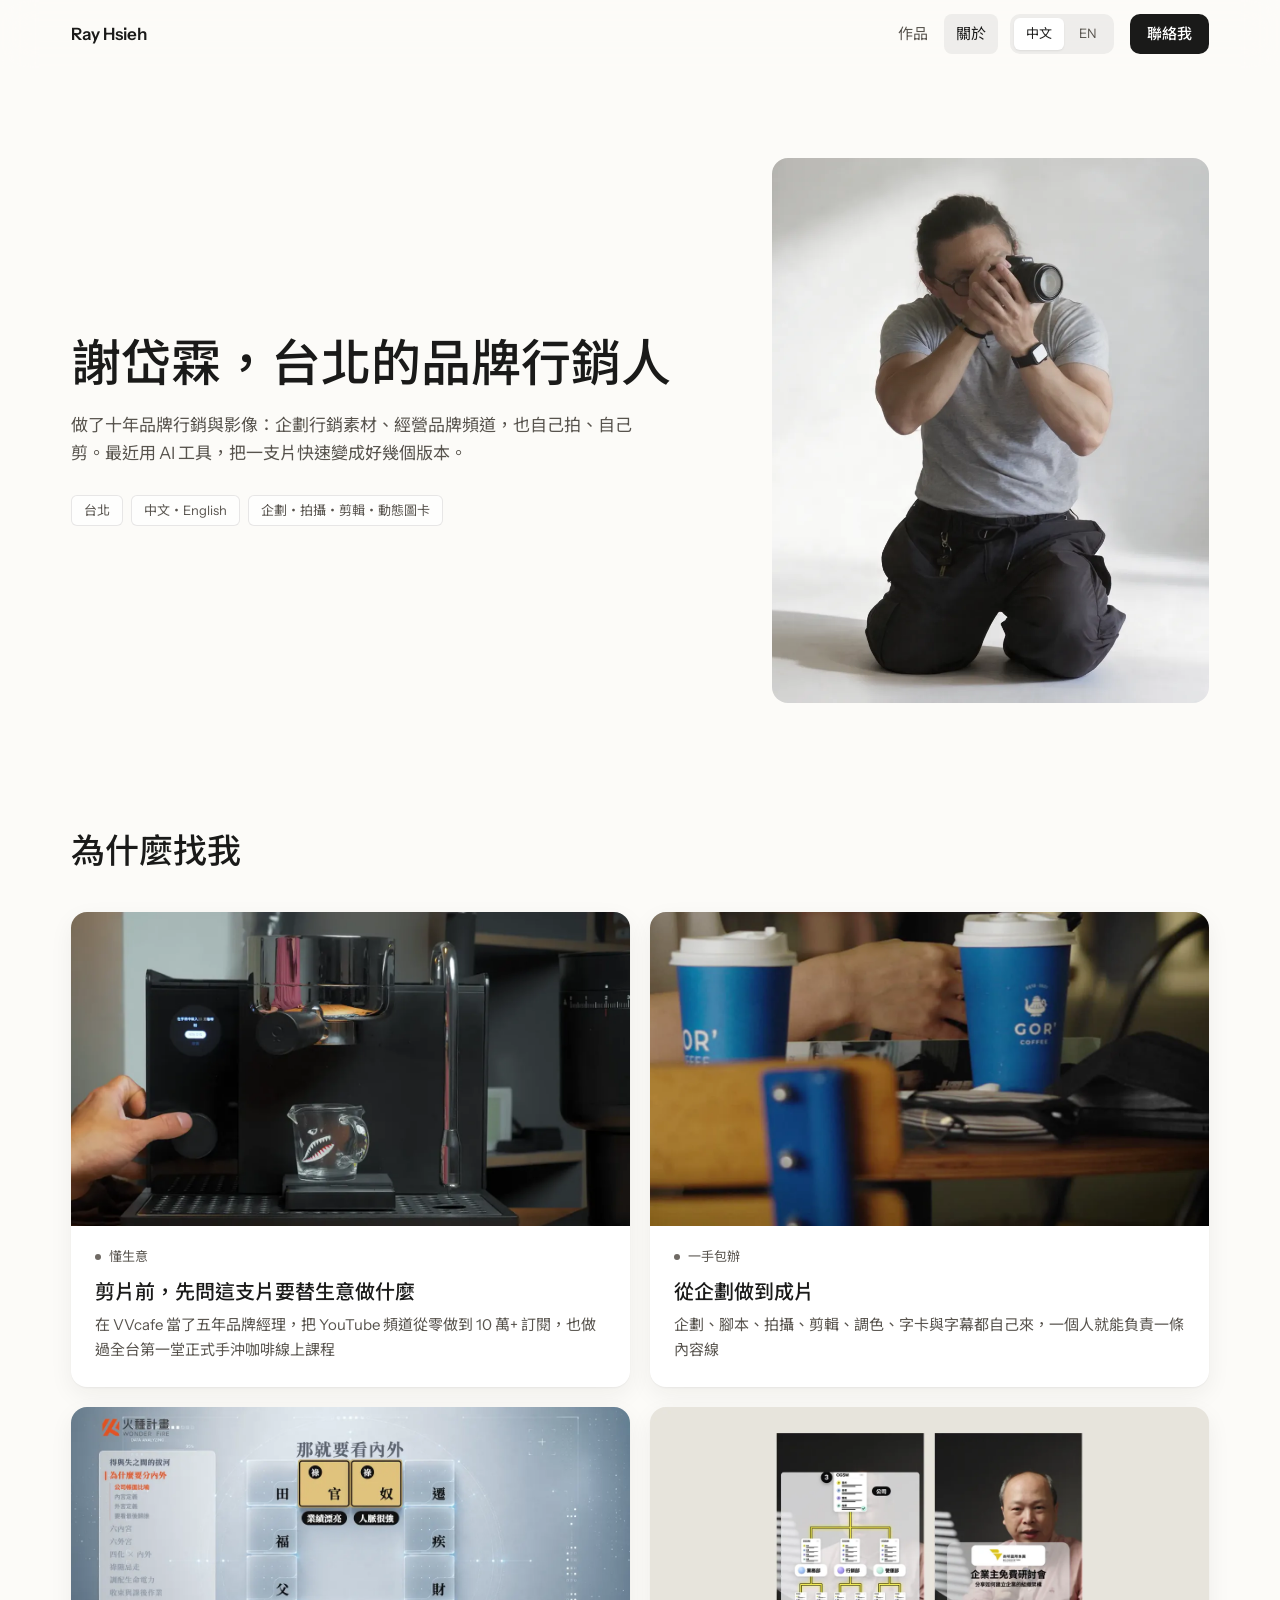
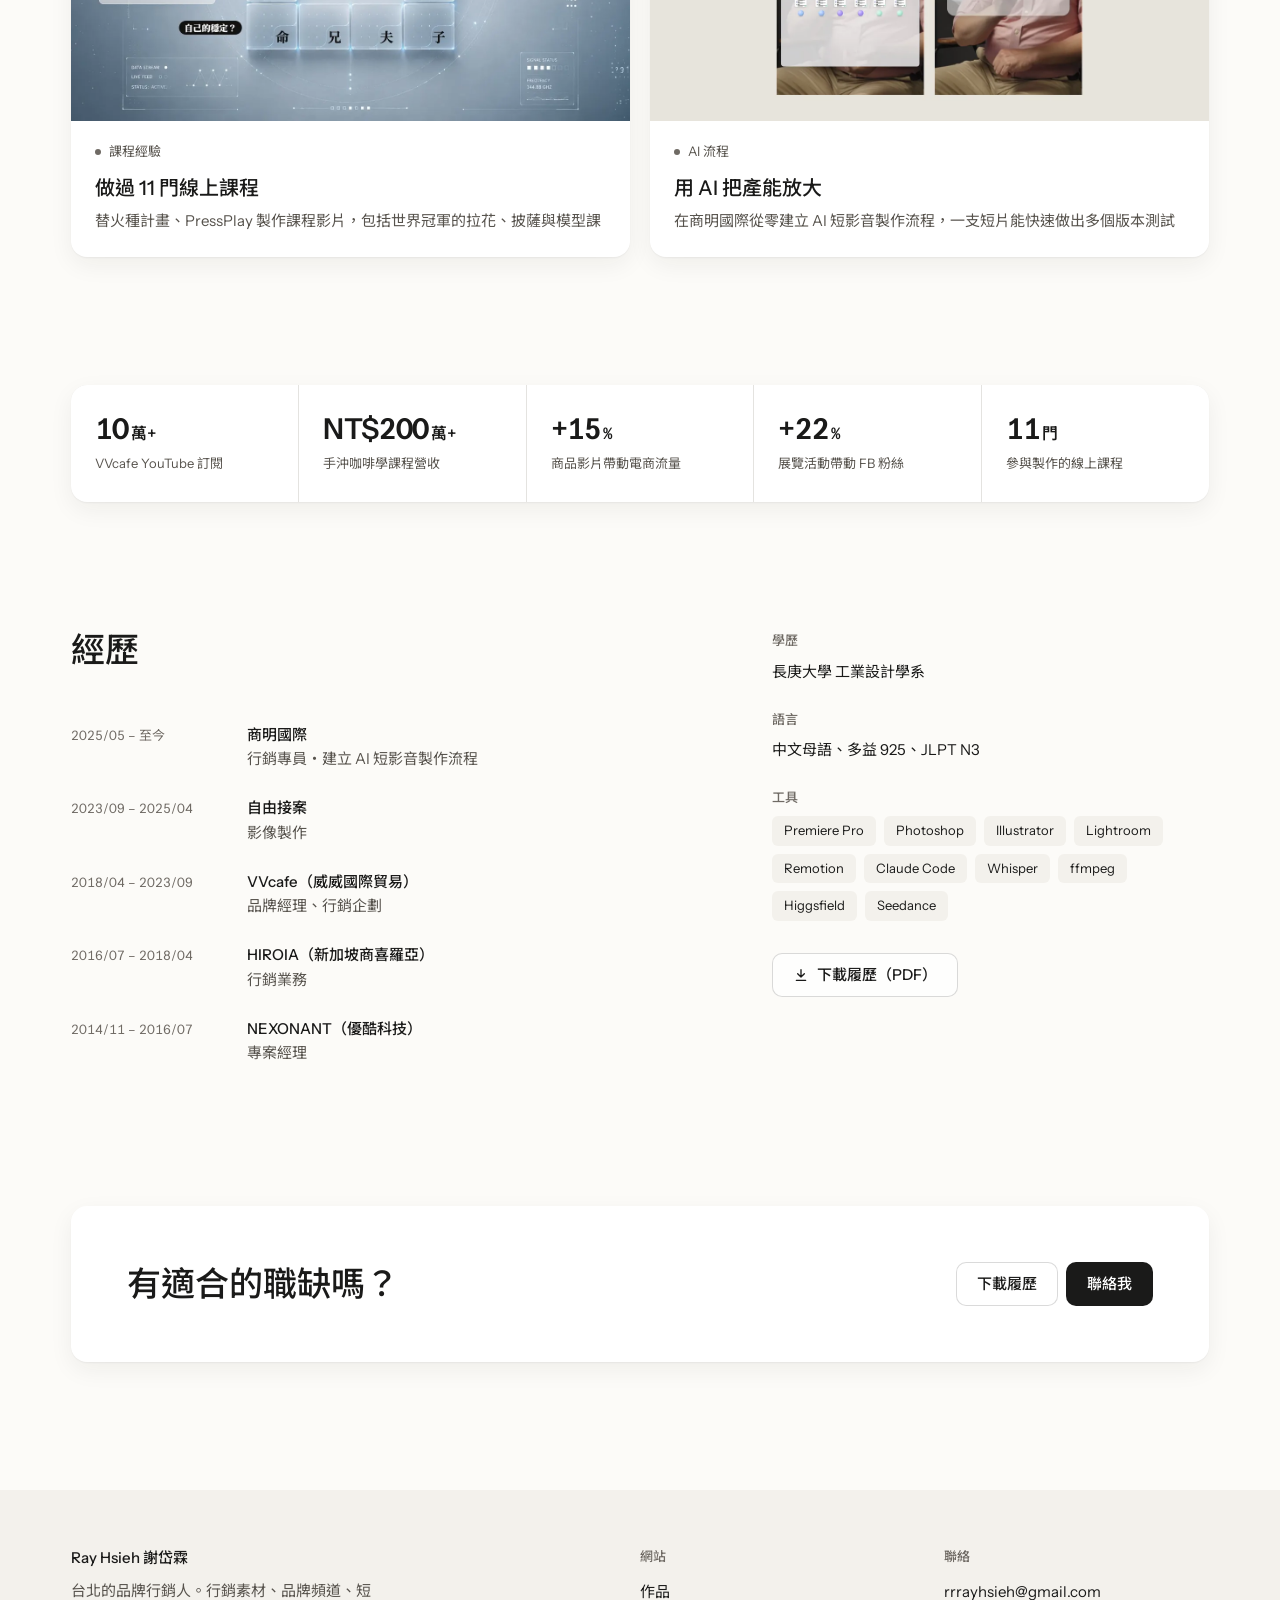
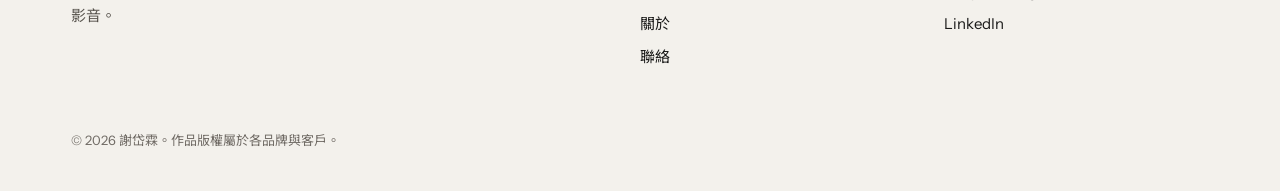
==== commit 55ffcd5e: "作品集 v6 求職版：品牌／內容行銷，接案留小入口；履歷加上職稱 Co-Authored-By: Claude Opus 5.5 <noreply@anthropic.com>" ====
--- a/about.html
+++ b/about.html
@@ -4,11 +4,11 @@
 <meta charset="utf-8">
 <meta name="viewport" content="width=device-width, initial-scale=1">
 <title>關於｜謝岱霖 Ray Hsieh</title>
-<meta name="description" content="謝岱霖是誰、在哪裡、擅長什麼，以及為什麼找他拍片。">
+<meta name="description" content="謝岱霖是誰、在哪裡、擅長什麼，以及為什麼找他。">
 <meta property="og:type" content="website">
 <meta property="og:title" content="關於｜謝岱霖 Ray Hsieh">
-<meta property="og:description" content="謝岱霖是誰、在哪裡、擅長什麼，以及為什麼找他拍片。">
-<meta property="og:image" content="https://rrrayhsieh.github.io/portfolio/assets/og.jpg">
+<meta property="og:description" content="謝岱霖是誰、在哪裡、擅長什麼，以及為什麼找他。">
+<meta property="og:image" content="https://rrrayhsieh.github.io/portfolio/assets/og.jpg?v=7285c92c">
 <meta name="twitter:card" content="summary_large_image">
 <meta name="theme-color" content="#fcfbf8">
 <link rel="icon" href="favicon.svg" type="image/svg+xml">
@@ -28,7 +28,7 @@
 <link rel="preconnect" href="https://fonts.googleapis.com">
 <link rel="preconnect" href="https://fonts.gstatic.com" crossorigin>
 <link rel="stylesheet" href="https://fonts.googleapis.com/css2?family=Instrument+Sans:wght@400;500;600&amp;family=Noto+Sans+TC:wght@400;500;600&amp;display=swap">
-<link rel="stylesheet" href="assets/css/site.css?v=d645b0e0">
+<link rel="stylesheet" href="assets/css/site.css?v=d2a4c1e5">
 </head>
 <body>
 <a class="skip" href="#main"><span data-l="zh">跳到內容</span><span data-l="en">Skip to content</span></a>
@@ -65,7 +65,7 @@
 <section class="section" aria-labelledby="why-h">
   <div class="wrap">
     <div class="section-head"><h2 class="h2" id="why-h" data-reveal><span data-l="zh">為什麼找我</span><span data-l="en">Why work with me</span></h2></div>
-    <div class="why"><div class="card why-card has-pic" data-reveal><div class="card-pic"><img src="assets/img/about-business.webp" alt="" loading="lazy" decoding="async"></div><div class="why-body"><p class="why-tag"><span data-l="zh">懂生意</span><span data-l="en">Business first</span></p><div><h3 class="h3"><span data-l="zh">剪片前，先問這支片要替生意做什麼</span><span data-l="en">Before cutting, I ask what the film has to do for the business</span></h3><p><span data-l="zh">在 VVcafe 當了五年品牌經理，把 YouTube 頻道從零做到 10 萬+ 訂閱，也做過全台第一堂正式手沖咖啡線上課程</span><span data-l="en">Five years as VVcafe’s brand manager: I grew its YouTube channel from zero to over 100k subscribers and made Taiwan’s first full pour-over coffee course online</span></p></div></div></div><div class="card why-card has-pic" data-reveal><div class="card-pic"><img src="assets/img/about-end2end.webp" alt="" loading="lazy" decoding="async"></div><div class="why-body"><p class="why-tag"><span data-l="zh">一手包辦</span><span data-l="en">End to end</span></p><div><h3 class="h3"><span data-l="zh">從企劃做到成片</span><span data-l="en">From the plan to the final cut</span></h3><p><span data-l="zh">企劃、腳本、拍攝、剪輯、調色、字卡與字幕都自己來，溝通少一層，修改也快</span><span data-l="en">Planning, scripts, shooting, editing, colour, cards and captions, all by me: one less layer of hand-offs, and faster changes</span></p></div></div></div><div class="card why-card has-pic" data-reveal><div class="card-pic"><img src="assets/img/ziwei-main-2.webp" alt="" loading="lazy" decoding="async"></div><div class="why-body"><p class="why-tag"><span data-l="zh">課程經驗</span><span data-l="en">Courses</span></p><div><h3 class="h3"><span data-l="zh">做過 11 門線上課程</span><span data-l="en">Eleven online courses</span></h3><p><span data-l="zh">替火種計畫、PressPlay 製作課程影片，包括世界冠軍的拉花、披薩與模型課</span><span data-l="en">Course films for Wonder Fire and PressPlay, including courses by world champions in latte art, pizza and model-making</span></p></div></div></div><div class="card why-card has-pic" data-reveal><div class="card-pic"><img src="assets/img/about-ai.webp" alt="" loading="lazy" decoding="async"></div><div class="why-body"><p class="why-tag"><span data-l="zh">AI 流程</span><span data-l="en">AI workflow</span></p><div><h3 class="h3"><span data-l="zh">用 AI 把產能放大</span><span data-l="en">AI to multiply the output</span></h3><p><span data-l="zh">在商明國際從零建立 AI 短影音製作流程，一支短片能快速做出多個版本測試</span><span data-l="en">At Biz Civilization I built an AI short-video workflow from scratch: one short becomes several versions to test, fast</span></p></div></div></div></div>
+    <div class="why"><div class="card why-card has-pic" data-reveal><div class="card-pic"><img src="assets/img/about-business.webp" alt="" loading="lazy" decoding="async"></div><div class="why-body"><p class="why-tag"><span data-l="zh">懂生意</span><span data-l="en">Business first</span></p><div><h3 class="h3"><span data-l="zh">剪片前，先問這支片要替生意做什麼</span><span data-l="en">Before cutting, I ask what the film has to do for the business</span></h3><p><span data-l="zh">在 VVcafe 當了五年品牌經理，把 YouTube 頻道從零做到 10 萬+ 訂閱，也做過全台第一堂正式手沖咖啡線上課程</span><span data-l="en">Five years as VVcafe’s brand manager: I grew its YouTube channel from zero to over 100k subscribers and made Taiwan’s first full pour-over coffee course online</span></p></div></div></div><div class="card why-card has-pic" data-reveal><div class="card-pic"><img src="assets/img/about-end2end.webp" alt="" loading="lazy" decoding="async"></div><div class="why-body"><p class="why-tag"><span data-l="zh">一手包辦</span><span data-l="en">End to end</span></p><div><h3 class="h3"><span data-l="zh">從企劃做到成片</span><span data-l="en">From the plan to the final cut</span></h3><p><span data-l="zh">企劃、腳本、拍攝、剪輯、調色、字卡與字幕都自己來，一個人就能負責一條內容線</span><span data-l="en">Planning, scripts, shooting, editing, colour, cards and captions, all by me: one person can run a whole content line</span></p></div></div></div><div class="card why-card has-pic" data-reveal><div class="card-pic"><img src="assets/img/ziwei-main-2.webp" alt="" loading="lazy" decoding="async"></div><div class="why-body"><p class="why-tag"><span data-l="zh">課程經驗</span><span data-l="en">Courses</span></p><div><h3 class="h3"><span data-l="zh">做過 11 門線上課程</span><span data-l="en">Eleven online courses</span></h3><p><span data-l="zh">替火種計畫、PressPlay 製作課程影片，包括世界冠軍的拉花、披薩與模型課</span><span data-l="en">Course films for Wonder Fire and PressPlay, including courses by world champions in latte art, pizza and model-making</span></p></div></div></div><div class="card why-card has-pic" data-reveal><div class="card-pic"><img src="assets/img/about-ai.webp" alt="" loading="lazy" decoding="async"></div><div class="why-body"><p class="why-tag"><span data-l="zh">AI 流程</span><span data-l="en">AI workflow</span></p><div><h3 class="h3"><span data-l="zh">用 AI 把產能放大</span><span data-l="en">AI to multiply the output</span></h3><p><span data-l="zh">在商明國際從零建立 AI 短影音製作流程，一支短片能快速做出多個版本測試</span><span data-l="en">At Biz Civilization I built an AI short-video workflow from scratch: one short becomes several versions to test, fast</span></p></div></div></div></div>
   </div>
 </section>
 
@@ -80,7 +80,7 @@
   <div class="wrap cv">
     <div>
       <div class="section-head"><h2 class="h2" id="cv-h" data-reveal><span data-l="zh">經歷</span><span data-l="en">Experience</span></h2></div>
-      <ol class="jobs" role="list"><li data-reveal><span class="when"><span data-l="zh">2025/05 – 至今</span><span data-l="en">2025/05 – now</span></span><div><b><span data-l="zh">商明國際</span><span data-l="en">Biz Civilization</span></b><span><span data-l="zh">建立 AI 短影音製作流程</span><span data-l="en">Building an AI short-video workflow</span></span></div></li><li data-reveal><span class="when"><span data-l="zh">2023/09 – 2025/04</span><span data-l="en">2023/09 – 2025/04</span></span><div><b><span data-l="zh">自由接案</span><span data-l="en">Freelance</span></b><span><span data-l="zh">影像製作</span><span data-l="en">Video production</span></span></div></li><li data-reveal><span class="when"><span data-l="zh">2018/04 – 2023/09</span><span data-l="en">2018/04 – 2023/09</span></span><div><b><span data-l="zh">VVcafe（威威國際貿易）</span><span data-l="en">VVcafe</span></b><span><span data-l="zh">品牌經理、行銷企劃</span><span data-l="en">Brand manager, marketing</span></span></div></li><li data-reveal><span class="when"><span data-l="zh">2016/07 – 2018/04</span><span data-l="en">2016/07 – 2018/04</span></span><div><b><span data-l="zh">HIROIA（新加坡商喜羅亞）</span><span data-l="en">HIROIA</span></b><span><span data-l="zh">行銷業務</span><span data-l="en">Marketing and sales</span></span></div></li><li data-reveal><span class="when"><span data-l="zh">2014/11 – 2016/07</span><span data-l="en">2014/11 – 2016/07</span></span><div><b><span data-l="zh">NEXONANT（優酷科技）</span><span data-l="en">NEXONANT</span></b><span><span data-l="zh">專案經理</span><span data-l="en">Project manager</span></span></div></li></ol>
+      <ol class="jobs" role="list"><li data-reveal><span class="when"><span data-l="zh">2025/05 – 至今</span><span data-l="en">2025/05 – now</span></span><div><b><span data-l="zh">商明國際</span><span data-l="en">Biz Civilization</span></b><span><span data-l="zh">行銷專員・建立 AI 短影音製作流程</span><span data-l="en">Marketing specialist · building an AI short-video workflow</span></span></div></li><li data-reveal><span class="when"><span data-l="zh">2023/09 – 2025/04</span><span data-l="en">2023/09 – 2025/04</span></span><div><b><span data-l="zh">自由接案</span><span data-l="en">Freelance</span></b><span><span data-l="zh">影像製作</span><span data-l="en">Video production</span></span></div></li><li data-reveal><span class="when"><span data-l="zh">2018/04 – 2023/09</span><span data-l="en">2018/04 – 2023/09</span></span><div><b><span data-l="zh">VVcafe（威威國際貿易）</span><span data-l="en">VVcafe</span></b><span><span data-l="zh">品牌經理、行銷企劃</span><span data-l="en">Brand manager, marketing</span></span></div></li><li data-reveal><span class="when"><span data-l="zh">2016/07 – 2018/04</span><span data-l="en">2016/07 – 2018/04</span></span><div><b><span data-l="zh">HIROIA（新加坡商喜羅亞）</span><span data-l="en">HIROIA</span></b><span><span data-l="zh">行銷業務</span><span data-l="en">Marketing and sales</span></span></div></li><li data-reveal><span class="when"><span data-l="zh">2014/11 – 2016/07</span><span data-l="en">2014/11 – 2016/07</span></span><div><b><span data-l="zh">NEXONANT（優酷科技）</span><span data-l="en">NEXONANT</span></b><span><span data-l="zh">專案經理</span><span data-l="en">Project manager</span></span></div></li></ol>
     </div>
     <div class="facts" data-reveal>
       <h3 class="facts-h"><span data-l="zh">學歷</span><span data-l="en">Education</span></h3><p><span data-l="zh">長庚大學 工業設計學系</span><span data-l="en">Chang Gung University, Industrial Design</span></p>
@@ -93,7 +93,7 @@
 </section>
 
 <section class="wrap next" aria-labelledby="next-h">
-  <div class="card next-card" data-reveal><h2 class="h2" id="next-h"><span data-l="zh">有想拍的東西嗎？</span><span data-l="en">Got something worth filming?</span></h2><a class="btn btn-dark" href="contact.html"><span data-l="zh">聊聊你的專案</span><span data-l="en">Tell me about your project</span></a></div>
+  <div class="card next-card" data-reveal><h2 class="h2" id="next-h"><span data-l="zh">有適合的職缺嗎？</span><span data-l="en">Have a role in mind?</span></h2><div class="next-btns"><a class="btn btn-line" href="assets/cv/Ray_Hsieh_CV_zh.pdf" download><span data-l="zh">下載履歷</span><span data-l="en">Download CV (Chinese)</span></a><a class="btn btn-dark" href="contact.html"><span data-l="zh">聯絡我</span><span data-l="en">Contact</span></a></div></div>
 </section>
 </main>
 <footer class="foot">
@@ -104,6 +104,6 @@
     <p class="legal"><span data-l="zh">© 2026 謝岱霖。作品版權屬於各品牌與客戶。</span><span data-l="en">© 2026 Tai Lin (Ray) Hsieh. The works belong to their brands and clients.</span></p>
   </div>
 </footer>
-<script src="assets/js/site.js?v=09d67016" defer></script>
+<script src="assets/js/site.js?v=a95b3470" defer></script>
 </body>
 </html>
--- a/assets/css/site.css
+++ b/assets/css/site.css
@@ -110,6 +110,7 @@
 .h3 { font-size: var(--t-h3); font-weight: 500; line-height: 1.3; }
 html[data-lang="zh"] .h1, html[data-lang="zh"] .h2 { letter-spacing: 0; }
 .lead { font-size: var(--t-lead); color: var(--muted); }
+.lead strong { color: var(--ink); font-weight: 500; } /* the one line a recruiter must not miss */
 .section { padding-top: var(--section); }
 .section-head { max-width: 640px; margin-bottom: 40px; }
 .section-head .lead { margin-top: 12px; }
@@ -186,12 +187,13 @@
 .picks > :first-child h3 { font-size: var(--t-h3); }
 .picks p { margin-top: 4px; font-size: var(--t-meta); color: var(--muted); }
 
-/* the closing card: one action, and the three kinds of project as quiet links */
+/* the closing card: the CV and a way to get in touch, with the three kinds of project as quiet links */
 .next { padding-top: var(--section); }
 .next-card { display: flex; align-items: center; justify-content: space-between; gap: 24px; padding: clamp(28px, 5vw, 56px); }
 .next-types { margin-top: 12px; color: var(--muted); }
 .next-types a { color: var(--ink); text-decoration: underline; text-decoration-color: rgba(26, 26, 25, 0.3); text-underline-offset: 4px; transition: text-decoration-color 160ms var(--ease); }
 .next-types a:hover { text-decoration-color: var(--ink); }
+.next-btns { display: flex; flex-wrap: wrap; gap: 8px; flex: none; }
 
 /* ================================================================ about */
 .intro { position: relative; padding-top: clamp(56px, 7vw, 96px); }
@@ -265,6 +267,10 @@
 
 .more { padding-top: clamp(80px, 8vw, 112px); }
 .more-grid { display: grid; grid-template-columns: repeat(4, minmax(0, 1fr)); gap: 16px; }
+/* the rest of the work stays folded behind one button; choosing a filter opens it */
+.more-fold > summary { list-style: none; cursor: pointer; }
+.more-fold > summary::-webkit-details-marker { display: none; }
+.more-fold[open] > summary { display: none; }
 .other .card-body { padding: 16px 20px 20px; }
 .other h3 { font-size: var(--t-body); font-weight: 500; line-height: 1.4; }
 .other p { margin-top: 4px; font-size: var(--t-meta); }
@@ -277,6 +283,7 @@
 .direct a { display: flex; align-items: center; justify-content: space-between; gap: 12px; padding: 16px 20px; border: 1px solid var(--line); border-radius: var(--r-md); background: rgba(255, 255, 255, 0.75); overflow-wrap: anywhere; transition: border-color 160ms var(--ease); }
 .direct a:hover { border-color: rgba(26, 26, 25, 0.35); }
 .direct small { display: block; font-size: var(--t-meta); color: var(--soft); }
+.direct-cv { margin-top: 16px; } /* the CV as the about page's button, not a third outlined box */
 .direct svg { width: 18px; height: 18px; flex: none; fill: none; stroke: currentColor; stroke-width: 2; stroke-linecap: round; stroke-linejoin: round; }
 /* common projects: four choices that tick the form; the cards of one row share one height, however their titles wrap */
 .ways-grid { display: grid; grid-template-columns: repeat(4, minmax(0, 1fr)); gap: 16px; }
@@ -285,6 +292,7 @@
 .ways-grid .card-body { padding: 20px 24px 24px; }
 
 .form { display: grid; gap: 24px; padding: clamp(24px, 3.4vw, 40px); }
+.form-head p { margin-top: 8px; color: var(--muted); }
 .row2 { display: grid; grid-template-columns: 1fr 1fr; gap: 16px; }
 fieldset { min-width: 0; margin: 0; padding: 0; border: 0; }
 .field label:not(.chips label), .field legend { display: block; margin-bottom: 8px; padding: 0; font-size: var(--t-body); font-weight: 500; }
